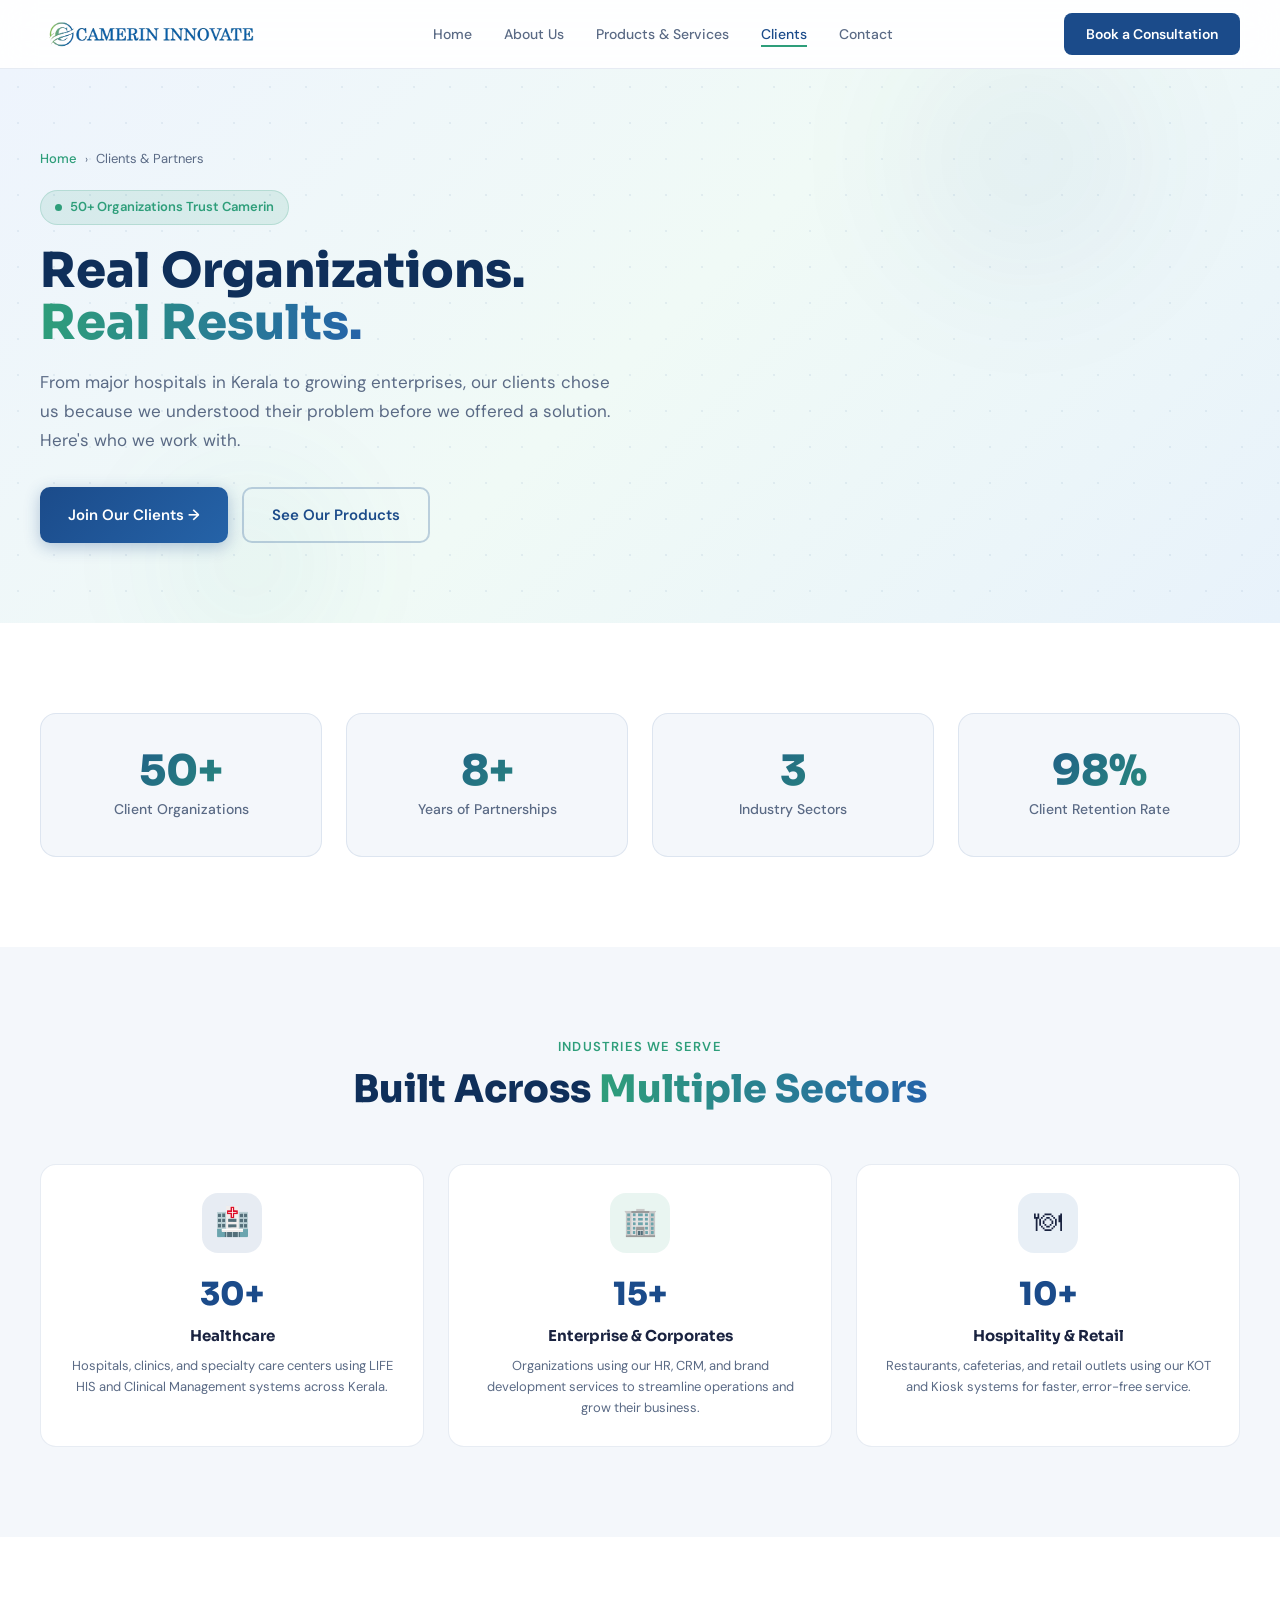
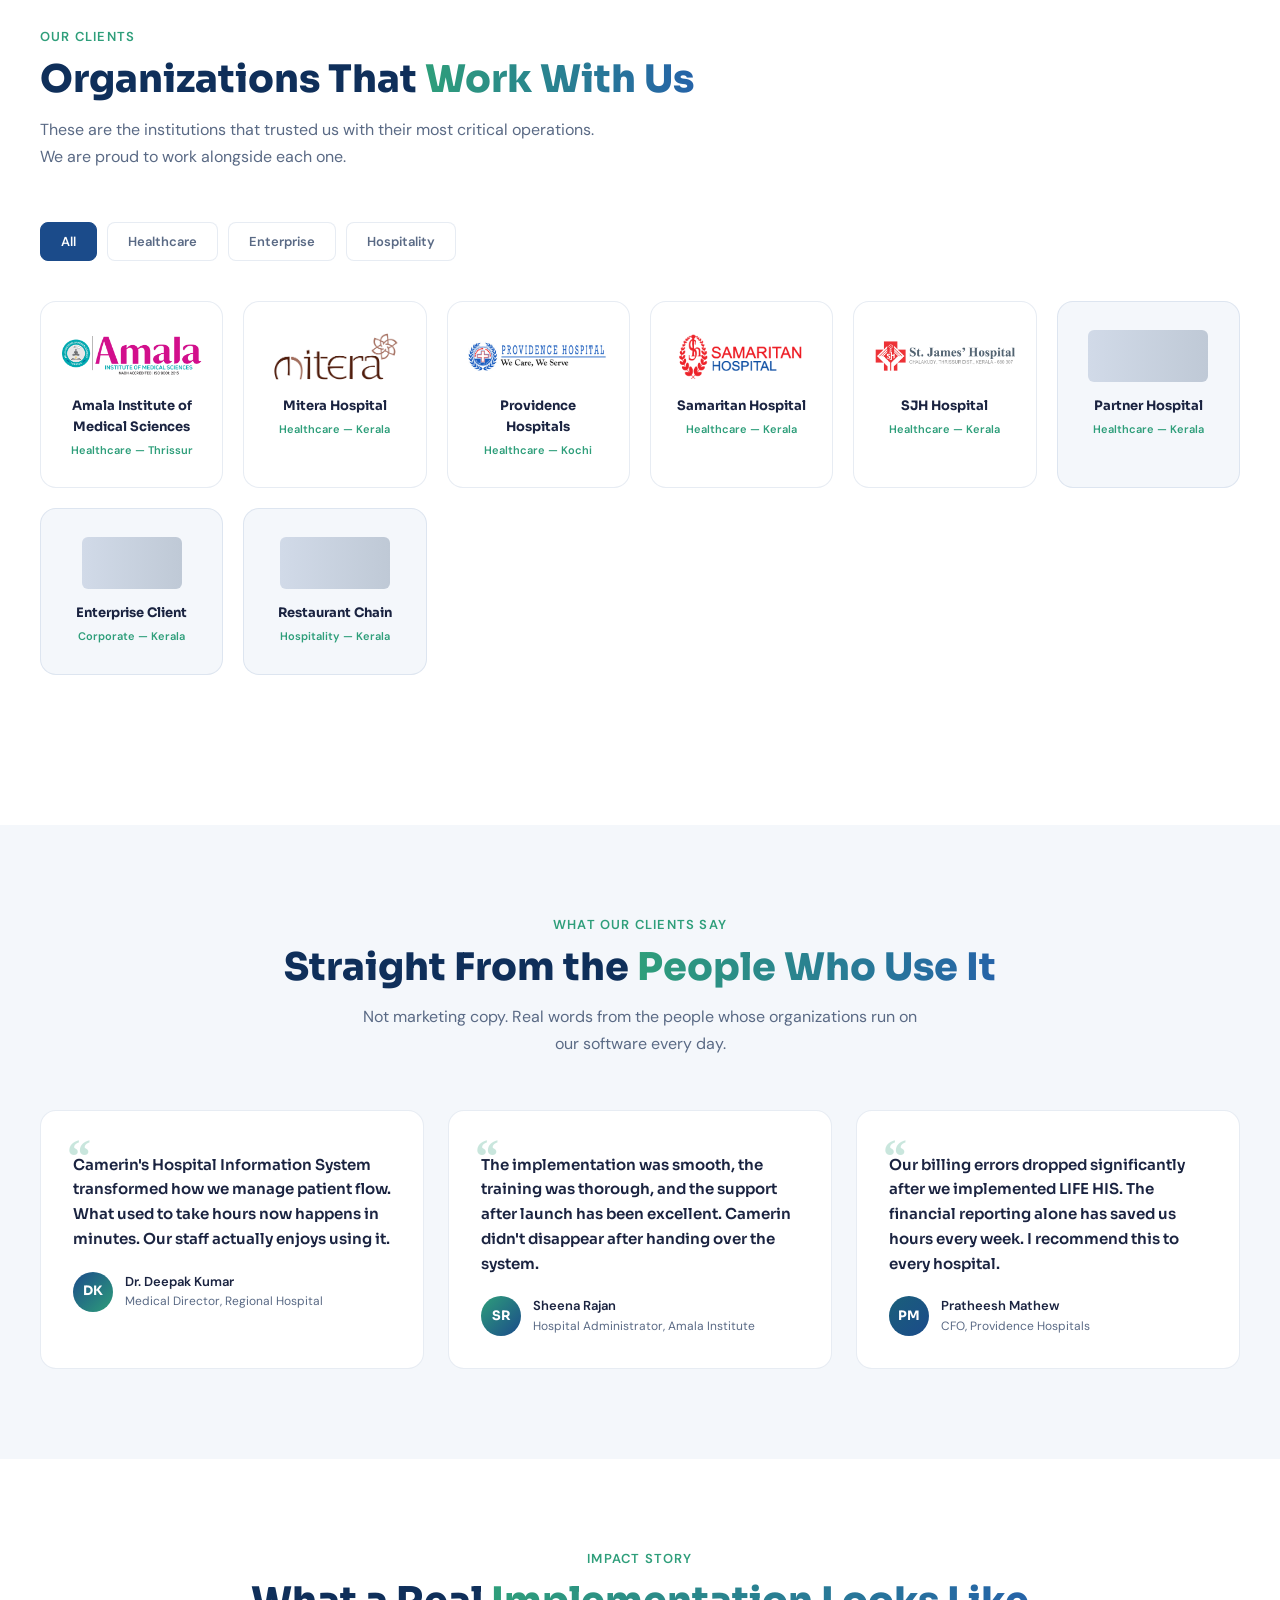
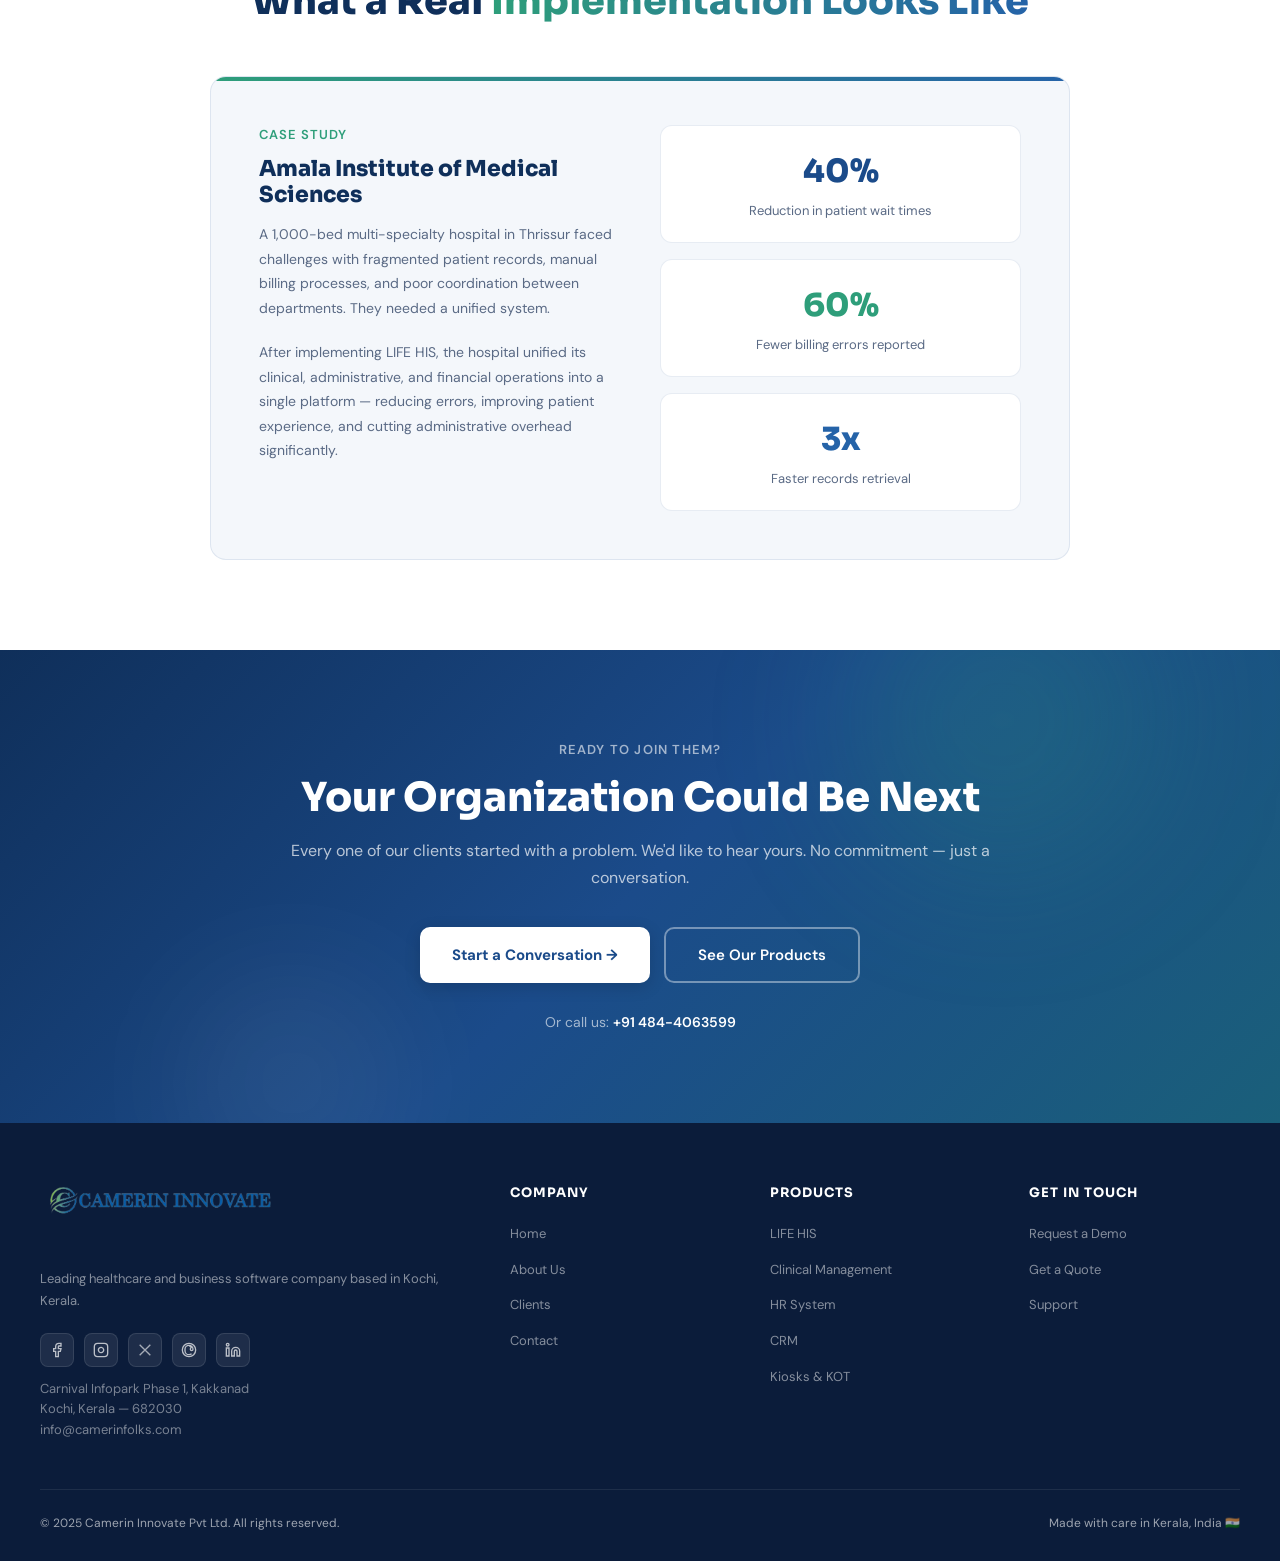
==== clients.html @ 3ab9e6d6 "Add files via upload" ====
<!DOCTYPE html>
<html lang="en">
<head>
<meta charset="UTF-8">
<meta name="viewport" content="width=device-width, initial-scale=1.0">
<meta name="description" content="Clients & Partners of Camerin Innovate — Hospitals, clinics and enterprises across Kerala that trust our software.">
<title>Clients &amp; Partners — Camerin Innovate</title>
<link rel="stylesheet" href="style.css">
<style>
  .clients-grid-full{display:grid;grid-template-columns:repeat(auto-fit,minmax(180px,1fr));gap:20px;margin-bottom:60px}
  .client-card{background:#fff;border-radius:var(--radius);padding:28px 20px;border:1px solid var(--border);text-align:center;transition:all 0.25s;position:relative;overflow:hidden}
  .client-card::before{content:'';position:absolute;top:0;left:0;right:0;height:3px;background:linear-gradient(90deg,var(--teal),var(--blue-mid));transform:scaleX(0);transform-origin:left;transition:transform 0.3s}
  .client-card:hover{box-shadow:var(--shadow-hover);transform:translateY(-4px)}
  .client-card:hover::before{transform:scaleX(1)}
  .client-card img{height:52px;width:auto;max-width:140px;object-fit:contain;margin:0 auto 14px;display:block}
  .client-name{font-family:'Sora',sans-serif;font-size:13px;font-weight:700;color:var(--text);margin-bottom:4px}
  .client-type{font-size:11px;color:var(--teal);font-weight:600}
  /* sector */
  .sector-tabs{display:flex;gap:10px;flex-wrap:wrap;margin-bottom:40px}
  .sector-tab{padding:10px 20px;border-radius:8px;border:1.5px solid var(--border);font-family:'DM Sans',sans-serif;font-size:13px;font-weight:600;color:var(--muted);background:#fff;cursor:pointer;transition:all 0.2s}
  .sector-tab:hover,.sector-tab.active{background:var(--blue);color:#fff;border-color:var(--blue)}
  /* testimonials */
  .testimonials-grid{display:grid;grid-template-columns:repeat(3,1fr);gap:24px}
  .testi-card{background:#fff;border-radius:var(--radius);padding:32px;border:1px solid var(--border);transition:all 0.25s;position:relative}
  .testi-card:hover{box-shadow:var(--shadow-hover);transform:translateY(-4px)}
  .testi-card-quote{font-family:'Sora',sans-serif;font-size:15px;font-weight:600;color:var(--text);line-height:1.65;margin-bottom:20px;position:relative;padding-top:10px}
  .testi-card-quote::before{content:'\201C';font-size:48px;color:var(--teal);opacity:0.25;position:absolute;top:-10px;left:-6px;font-family:Georgia,serif;line-height:1}
  .testi-card-author{display:flex;align-items:center;gap:12px}
  .tc-avatar{width:40px;height:40px;border-radius:50%;background:linear-gradient(135deg,var(--blue),var(--teal));display:flex;align-items:center;justify-content:center;color:#fff;font-family:'Sora',sans-serif;font-weight:700;font-size:13px;flex-shrink:0}
  .tc-name{font-weight:600;color:var(--text);font-size:13px}
  .tc-role{font-size:12px;color:var(--muted)}
  /* sectors breakdown */
  .sectors-grid{display:grid;grid-template-columns:repeat(3,1fr);gap:24px}
  .sector-card{background:#fff;border-radius:var(--radius);padding:28px;border:1px solid var(--border);transition:all 0.25s;text-align:center}
  .sector-card:hover{box-shadow:var(--shadow-hover);transform:translateY(-4px)}
  .sector-icon{width:60px;height:60px;border-radius:16px;display:flex;align-items:center;justify-content:center;margin:0 auto 16px;font-size:28px}
  .sector-num{font-family:'Sora',sans-serif;font-size:32px;font-weight:800;color:var(--blue);margin-bottom:4px}
  .sector-name{font-family:'Sora',sans-serif;font-size:15px;font-weight:700;color:var(--text);margin-bottom:8px}
  .sector-desc{font-size:13px;color:var(--muted);line-height:1.6}
  @media(max-width:900px){
    .testimonials-grid{grid-template-columns:1fr}
    .sectors-grid{grid-template-columns:1fr 1fr}
  }
  @media(max-width:600px){
    .sectors-grid{grid-template-columns:1fr}
    .clients-grid-full{grid-template-columns:repeat(2,1fr)}
  }
</style>
</head>
<body>

<!-- ══ NAV ══ -->
<nav>
  <div class="nav-inner">
    <div class="nav-logo"><a href="index.html"><img src="assets/camerin_logo.png" alt="Camerin Innovate"></a></div>
    <ul class="nav-links">
      <li><a href="index.html">Home</a></li>
      <li><a href="about.html">About Us</a></li>
      <li><a href="services.html">Products &amp; Services</a></li>
      <li><a href="clients.html" class="active">Clients</a></li>
      <li><a href="contact.html">Contact</a></li>
    </ul>
    <a href="contact.html" class="nav-cta">Book a Consultation</a>
    <button class="hamburger" id="hamburger" aria-label="Open menu" aria-expanded="false">
      <span></span><span></span><span></span>
    </button>
  </div>
</nav>
<div class="mobile-menu" id="mobile-menu">
  <ul>
    <li><a href="index.html">Home</a></li>
    <li><a href="about.html">About Us</a></li>
    <li><a href="services.html">Products &amp; Services</a></li>
    <li><a href="clients.html" class="active">Clients</a></li>
    <li><a href="contact.html">Contact</a></li>
  </ul>
  <a href="contact.html" class="mobile-cta">Book a Consultation →</a>
</div>

<!-- ══ PAGE HERO ══ -->
<section class="page-hero">
  <div class="grid-dots"></div>
  <div class="orb page-hero-orb1"></div>
  <div class="orb page-hero-orb2"></div>
  <div class="page-hero-inner">
    <div class="breadcrumb">
      <a href="index.html">Home</a>
      <span class="breadcrumb-sep">›</span>
      <span>Clients &amp; Partners</span>
    </div>
    <div class="page-hero-badge"><span></span>50+ Organizations Trust Camerin</div>
    <h1>Real Organizations.<br><em>Real Results.</em></h1>
    <p>From major hospitals in Kerala to growing enterprises, our clients chose us because we understood their problem before we offered a solution. Here's who we work with.</p>
    <div class="page-hero-actions">
      <a href="contact.html" class="btn-primary">Join Our Clients →</a>
      <a href="services.html" class="btn-secondary">See Our Products</a>
    </div>
  </div>
</section>

<!-- ══ STATS ══ -->
<section style="background:#fff">
  <div class="section-inner">
    <div class="stats-grid">
      <div class="stat-card"><div class="stat-num">50+</div><div class="stat-label">Client Organizations</div></div>
      <div class="stat-card"><div class="stat-num">8+</div><div class="stat-label">Years of Partnerships</div></div>
      <div class="stat-card"><div class="stat-num">3</div><div class="stat-label">Industry Sectors</div></div>
      <div class="stat-card"><div class="stat-num">98%</div><div class="stat-label">Client Retention Rate</div></div>
    </div>
  </div>
</section>

<!-- ══ SECTORS ══ -->
<section style="background:var(--light)">
  <div class="section-inner">
    <div class="section-header center">
      <span class="section-label">Industries We Serve</span>
      <h2 class="section-title">Built Across <span>Multiple Sectors</span></h2>
    </div>
    <div class="sectors-grid">
      <div class="sector-card">
        <div class="sector-icon" style="background:rgba(27,75,138,0.1)">🏥</div>
        <div class="sector-num">30+</div>
        <div class="sector-name">Healthcare</div>
        <div class="sector-desc">Hospitals, clinics, and specialty care centers using LIFE HIS and Clinical Management systems across Kerala.</div>
      </div>
      <div class="sector-card">
        <div class="sector-icon" style="background:rgba(46,158,122,0.1)">🏢</div>
        <div class="sector-num">15+</div>
        <div class="sector-name">Enterprise &amp; Corporates</div>
        <div class="sector-desc">Organizations using our HR, CRM, and brand development services to streamline operations and grow their business.</div>
      </div>
      <div class="sector-card">
        <div class="sector-icon" style="background:rgba(37,99,168,0.1)">🍽</div>
        <div class="sector-num">10+</div>
        <div class="sector-name">Hospitality &amp; Retail</div>
        <div class="sector-desc">Restaurants, cafeterias, and retail outlets using our KOT and Kiosk systems for faster, error-free service.</div>
      </div>
    </div>
  </div>
</section>

<!-- ══ CLIENT LOGOS ══ -->
<section style="background:#fff">
  <div class="section-inner">
    <div class="section-header">
      <span class="section-label">Our Clients</span>
      <h2 class="section-title">Organizations That <span>Work With Us</span></h2>
      <p class="section-sub">These are the institutions that trusted us with their most critical operations. We are proud to work alongside each one.</p>
    </div>
    <div class="sector-tabs">
      <button class="sector-tab active" data-filter="all">All</button>
      <button class="sector-tab" data-filter="healthcare">Healthcare</button>
      <button class="sector-tab" data-filter="enterprise">Enterprise</button>
      <button class="sector-tab" data-filter="hospitality">Hospitality</button>
    </div>
    <div class="clients-grid-full" id="clients-grid">
      <div class="client-card" data-category="healthcare">
        <img src="assets/amala-logo.webp" alt="Amala Institute of Medical Sciences">
        <div class="client-name">Amala Institute of Medical Sciences</div>
        <div class="client-type">Healthcare — Thrissur</div>
      </div>
      <div class="client-card" data-category="healthcare">
        <img src="assets/logo-mitera.webp" alt="Mitera Hospital">
        <div class="client-name">Mitera Hospital</div>
        <div class="client-type">Healthcare — Kerala</div>
      </div>
      <div class="client-card" data-category="healthcare">
        <img src="assets/providence hospitals logo.png" alt="Providence Hospitals">
        <div class="client-name">Providence Hospitals</div>
        <div class="client-type">Healthcare — Kochi</div>
      </div>
      <div class="client-card" data-category="healthcare">
        <img src="assets/samarithan.png" alt="Samaritan Hospital">
        <div class="client-name">Samaritan Hospital</div>
        <div class="client-type">Healthcare — Kerala</div>
      </div>
      <div class="client-card" data-category="healthcare">
        <img src="assets/sjh-logo-new.png" alt="SJH Hospital">
        <div class="client-name">SJH Hospital</div>
        <div class="client-type">Healthcare — Kerala</div>
      </div>
      <div class="client-card" data-category="healthcare" style="background:var(--light)">
        <div style="height:52px;width:120px;background:linear-gradient(90deg,#d1dae8,#bfc9d6);border-radius:6px;margin:0 auto 14px"></div>
        <div class="client-name">Partner Hospital</div>
        <div class="client-type">Healthcare — Kerala</div>
      </div>
      <div class="client-card" data-category="enterprise" style="background:var(--light)">
        <div style="height:52px;width:100px;background:linear-gradient(90deg,#d1dae8,#bfc9d6);border-radius:6px;margin:0 auto 14px"></div>
        <div class="client-name">Enterprise Client</div>
        <div class="client-type">Corporate — Kerala</div>
      </div>
      <div class="client-card" data-category="hospitality" style="background:var(--light)">
        <div style="height:52px;width:110px;background:linear-gradient(90deg,#d1dae8,#bfc9d6);border-radius:6px;margin:0 auto 14px"></div>
        <div class="client-name">Restaurant Chain</div>
        <div class="client-type">Hospitality — Kerala</div>
      </div>
    </div>
  </div>
</section>

<!-- ══ TESTIMONIALS ══ -->
<section style="background:var(--light)">
  <div class="section-inner">
    <div class="section-header center">
      <span class="section-label">What Our Clients Say</span>
      <h2 class="section-title">Straight From the <span>People Who Use It</span></h2>
      <p class="section-sub">Not marketing copy. Real words from the people whose organizations run on our software every day.</p>
    </div>
    <div class="testimonials-grid">
      <div class="testi-card">
        <p class="testi-card-quote">Camerin's Hospital Information System transformed how we manage patient flow. What used to take hours now happens in minutes. Our staff actually enjoys using it.</p>
        <div class="testi-card-author">
          <div class="tc-avatar">DK</div>
          <div>
            <div class="tc-name">Dr. Deepak Kumar</div>
            <div class="tc-role">Medical Director, Regional Hospital</div>
          </div>
        </div>
      </div>
      <div class="testi-card">
        <p class="testi-card-quote">The implementation was smooth, the training was thorough, and the support after launch has been excellent. Camerin didn't disappear after handing over the system.</p>
        <div class="testi-card-author">
          <div class="tc-avatar" style="background:linear-gradient(135deg,var(--teal),var(--blue))">SR</div>
          <div>
            <div class="tc-name">Sheena Rajan</div>
            <div class="tc-role">Hospital Administrator, Amala Institute</div>
          </div>
        </div>
      </div>
      <div class="testi-card">
        <p class="testi-card-quote">Our billing errors dropped significantly after we implemented LIFE HIS. The financial reporting alone has saved us hours every week. I recommend this to every hospital.</p>
        <div class="testi-card-author">
          <div class="tc-avatar" style="background:linear-gradient(135deg,#1a5f7a,var(--blue))">PM</div>
          <div>
            <div class="tc-name">Pratheesh Mathew</div>
            <div class="tc-role">CFO, Providence Hospitals</div>
          </div>
        </div>
      </div>
    </div>
  </div>
</section>

<!-- ══ CASE HIGHLIGHT ══ -->
<section style="background:#fff">
  <div class="section-inner">
    <div class="section-header center">
      <span class="section-label">Impact Story</span>
      <h2 class="section-title">What a Real <span>Implementation Looks Like</span></h2>
    </div>
    <div style="max-width:860px;margin:0 auto;background:var(--light);border-radius:var(--radius);border:1px solid var(--border);padding:48px;position:relative;overflow:hidden">
      <div style="position:absolute;top:0;left:0;right:0;height:4px;background:linear-gradient(90deg,var(--teal),var(--blue-mid))"></div>
      <div style="display:grid;grid-template-columns:1fr 1fr;gap:40px;align-items:start">
        <div>
          <div style="font-size:13px;font-weight:600;color:var(--teal);text-transform:uppercase;letter-spacing:1px;margin-bottom:10px">Case Study</div>
          <h3 style="font-family:'Sora',sans-serif;font-size:22px;font-weight:800;color:var(--blue-dark);margin-bottom:14px">Amala Institute of Medical Sciences</h3>
          <p style="font-size:14px;color:var(--muted);line-height:1.75;margin-bottom:20px">A 1,000-bed multi-specialty hospital in Thrissur faced challenges with fragmented patient records, manual billing processes, and poor coordination between departments. They needed a unified system.</p>
          <p style="font-size:14px;color:var(--muted);line-height:1.75">After implementing LIFE HIS, the hospital unified its clinical, administrative, and financial operations into a single platform — reducing errors, improving patient experience, and cutting administrative overhead significantly.</p>
        </div>
        <div style="display:flex;flex-direction:column;gap:16px">
          <div style="background:#fff;border-radius:12px;padding:20px;border:1px solid var(--border);text-align:center">
            <div style="font-family:'Sora',sans-serif;font-size:32px;font-weight:800;color:var(--blue)">40%</div>
            <div style="font-size:13px;color:var(--muted);margin-top:4px">Reduction in patient wait times</div>
          </div>
          <div style="background:#fff;border-radius:12px;padding:20px;border:1px solid var(--border);text-align:center">
            <div style="font-family:'Sora',sans-serif;font-size:32px;font-weight:800;color:var(--teal)">60%</div>
            <div style="font-size:13px;color:var(--muted);margin-top:4px">Fewer billing errors reported</div>
          </div>
          <div style="background:#fff;border-radius:12px;padding:20px;border:1px solid var(--border);text-align:center">
            <div style="font-family:'Sora',sans-serif;font-size:32px;font-weight:800;color:var(--blue-mid)">3x</div>
            <div style="font-size:13px;color:var(--muted);margin-top:4px">Faster records retrieval</div>
          </div>
        </div>
      </div>
    </div>
  </div>
</section>

<!-- ══ CTA ══ -->
<section class="cta-section">
  <div class="cta-orb cta-orb1"></div>
  <div class="cta-orb cta-orb2"></div>
  <div class="cta-inner">
    <span class="cta-label">Ready to join them?</span>
    <h2 class="cta-title">Your Organization Could Be Next</h2>
    <p class="cta-sub">Every one of our clients started with a problem. We'd like to hear yours. No commitment — just a conversation.</p>
    <div class="cta-actions">
      <a href="contact.html" class="btn-white">Start a Conversation →</a>
      <a href="services.html" class="btn-outline-white">See Our Products</a>
    </div>
    <div class="cta-contact">Or call us: <a href="tel:+914844063599">+91 484-4063599</a></div>
  </div>
</section>

<!-- ══ FOOTER ══ -->
<footer>
  <div class="footer-inner">
    <div class="footer-top">
      <div>
        <div class="footer-brand-logo"><img src="assets/camerin_logo.png" alt="Camerin Innovate"></div>
        <p class="footer-desc">Leading healthcare and business software company based in Kochi, Kerala.</p>
        <div class="footer-social">
          <a href="https://www.facebook.com/profile.php?id=61557112896019" target="_blank" rel="noopener" class="social-btn" aria-label="Facebook"><svg viewBox="0 0 24 24"><path d="M18 2h-3a5 5 0 00-5 5v3H7v4h3v8h4v-8h3l1-4h-4V7a1 1 0 011-1h3z"/></svg></a>
          <a href="https://www.instagram.com/camerin_innovate" target="_blank" rel="noopener" class="social-btn" aria-label="Instagram"><svg viewBox="0 0 24 24"><rect x="2" y="2" width="20" height="20" rx="5"/><path d="M16 11.37A4 4 0 1112.63 8 4 4 0 0116 11.37z"/><line x1="17.5" y1="6.5" x2="17.51" y2="6.5"/></svg></a>
          <a href="https://x.com/CamerinInnovate" target="_blank" rel="noopener" class="social-btn" aria-label="Twitter / X"><svg viewBox="0 0 24 24"><path d="M4 4l16 16M4 20L20 4" stroke="currentColor" stroke-width="2" fill="none"/></svg></a>
          <a href="https://www.threads.net/@camerin_innovate" target="_blank" rel="noopener" class="social-btn" aria-label="Threads"><svg viewBox="0 0 24 24" fill="none" stroke="currentColor" stroke-width="2"><path d="M12 2C6.48 2 2 6.48 2 12s4.48 10 10 10 10-4.48 10-10S17.52 2 12 2zm0 4c1.5 0 2.8.56 3.8 1.46C14.9 8.3 14 9.6 14 11c0 1.1.9 2 2 2s2-.9 2-2c0-3.31-2.69-6-6-6s-6 2.69-6 6v2c0 3.31 2.69 6 6 6 1.5 0 2.87-.55 3.9-1.46"/></svg></a>
          <a href="https://www.linkedin.com/in/camerin-innovate-pvt-ltd-2baa652b9" target="_blank" rel="noopener" class="social-btn" aria-label="LinkedIn"><svg viewBox="0 0 24 24"><path d="M16 8a6 6 0 016 6v7h-4v-7a2 2 0 00-2-2 2 2 0 00-2 2v7h-4v-7a6 6 0 016-6zM2 9h4v12H2z"/><circle cx="4" cy="4" r="2"/></svg></a>
        </div>
        <div class="footer-address">Carnival Infopark Phase 1, Kakkanad<br>Kochi, Kerala — 682030<br><a href="mailto:info@camerinfolks.com" id="footer-email" >info@camerinfolks.com</a></div>
      </div>
      <div>
        <div class="footer-heading">Company</div>
        <ul class="footer-links">
          <li><a href="index.html">Home</a></li>
          <li><a href="about.html">About Us</a></li>
          <li><a href="clients.html">Clients</a></li>
          <li><a href="contact.html">Contact</a></li>
        </ul>
      </div>
      <div>
        <div class="footer-heading">Products</div>
        <ul class="footer-links">
          <li><a href="services.html#his">LIFE HIS</a></li>
          <li><a href="services.html#cms">Clinical Management</a></li>
          <li><a href="services.html#hrm">HR System</a></li>
          <li><a href="services.html#crm">CRM</a></li>
          <li><a href="services.html#kiosk">Kiosks &amp; KOT</a></li>
        </ul>
      </div>
      <div>
        <div class="footer-heading">Get In Touch</div>
        <ul class="footer-links">
          <li><a href="contact.html">Request a Demo</a></li>
          <li><a href="contact.html">Get a Quote</a></li>
          <li><a href="contact.html">Support</a></li>
        </ul>
      </div>
    </div>
    <div class="footer-bottom">
      <span>© 2025 Camerin Innovate Pvt Ltd. All rights reserved.</span>
      <span>Made with care in Kerala, India 🇮🇳</span>
    </div>
  </div>
</footer>

<script>
  // ── HAMBURGER ──
  const hamburger = document.getElementById('hamburger');
  const mobileMenu = document.getElementById('mobile-menu');
  hamburger.addEventListener('click', () => {
    const isOpen = mobileMenu.classList.toggle('open');
    hamburger.classList.toggle('open', isOpen);
    hamburger.setAttribute('aria-expanded', isOpen);
  });
  mobileMenu.querySelectorAll('a').forEach(a => {
    a.addEventListener('click', () => {
      mobileMenu.classList.remove('open');
      hamburger.classList.remove('open');
      hamburger.setAttribute('aria-expanded', false);
    });
  });

  // ── CLIENT FILTER TABS ──
  const tabs = document.querySelectorAll('.sector-tab');
  const cards = document.querySelectorAll('#clients-grid .client-card');

  tabs.forEach(tab => {
    tab.addEventListener('click', () => {
      // Update active tab
      tabs.forEach(t => t.classList.remove('active'));
      tab.classList.add('active');

      const filter = tab.getAttribute('data-filter');

      cards.forEach(card => {
        if (filter === 'all' || card.getAttribute('data-category') === filter) {
          card.style.display = '';
          // Fade in
          card.style.opacity = '0';
          card.style.transform = 'translateY(8px)';
          requestAnimationFrame(() => {
            card.style.transition = 'opacity 0.25s, transform 0.25s';
            card.style.opacity = '1';
            card.style.transform = 'translateY(0)';
          });
        } else {
          card.style.display = 'none';
        }
      });
    });
  });
</script>

</body>
</html>
---- style.css ----
/* ═══════════════════════════════════════════════
   CAMERIN INNOVATE — GLOBAL STYLESHEET
   Design System: Clean Corporate Minimal
   Fonts: Sora (headings) + DM Sans (body)
═══════════════════════════════════════════════ */

@import url('https://fonts.googleapis.com/css2?family=Sora:wght@400;600;700;800&family=DM+Sans:wght@400;500;600&display=swap');

/* ── RESET & ROOT ──────────────────────────── */
*, *::before, *::after { margin: 0; padding: 0; box-sizing: border-box; }

:root {
  --blue:       #1B4B8A;
  --blue-dark:  #0f2f5a;
  --blue-mid:   #2563A8;
  --teal:       #2E9E7A;
  --teal-light: #3bbf96;
  --light:      #F4F7FB;
  --white:      #ffffff;
  --text:       #1a2340;
  --muted:      #5a6a85;
  --border:     rgba(27,75,138,0.10);
  --shadow:     0 4px 24px rgba(27,75,138,0.10);
  --shadow-hover: 0 8px 40px rgba(27,75,138,0.18);
  --radius:     16px;
  --radius-sm:  10px;
}

html { scroll-behavior: smooth; }
body { font-family: 'DM Sans', sans-serif; background: #F4F7FB; color: var(--text); overflow-x: hidden; line-height: 1.6; }
h1, h2, h3, h4, h5 { font-family: 'Sora', sans-serif; line-height: 1.2; }
img { max-width: 100%; display: block; }
a { color: inherit; text-decoration: none; }

/* ── NAVBAR ────────────────────────────────── */
nav {
  background: rgba(255,255,255,0.88);
  backdrop-filter: blur(16px);
  -webkit-backdrop-filter: blur(16px);
  position: sticky; top: 0; z-index: 200;
  border-bottom: 1px solid var(--border);
  padding: 0 40px;
}
.nav-inner {
  max-width: 1200px; margin: 0 auto;
  display: flex; align-items: center;
  justify-content: space-between; height: 68px;
}
.nav-logo img { height: 125px; width: auto; object-fit: contain; display: block; }

/* ── HAMBURGER MENU ────────────────────────── */
.hamburger {
  display: none;
  flex-direction: column;
  justify-content: center;
  align-items: center;
  gap: 5px;
  width: 40px; height: 40px;
  background: none; border: none; cursor: pointer;
  padding: 4px; border-radius: 8px;
  transition: background 0.2s;
}
.hamburger:hover { background: var(--light); }
.hamburger span {
  display: block; width: 22px; height: 2px;
  background: var(--blue); border-radius: 2px;
  transition: all 0.3s;
}
.hamburger.open span:nth-child(1) { transform: translateY(7px) rotate(45deg); }
.hamburger.open span:nth-child(2) { opacity: 0; transform: scaleX(0); }
.hamburger.open span:nth-child(3) { transform: translateY(-7px) rotate(-45deg); }

/* Mobile nav drawer */
.mobile-menu {
  display: none;
  position: fixed; top: 68px; left: 0; right: 0;
  background: rgba(255,255,255,0.98);
  backdrop-filter: blur(16px);
  -webkit-backdrop-filter: blur(16px);
  border-bottom: 1px solid var(--border);
  padding: 20px 24px 28px;
  z-index: 199;
  box-shadow: 0 8px 32px rgba(27,75,138,0.12);
}
.mobile-menu.open { display: block; }
.mobile-menu ul { list-style: none; display: flex; flex-direction: column; gap: 4px; margin-bottom: 20px; }
.mobile-menu ul a {
  display: block; padding: 12px 16px;
  font-size: 15px; font-weight: 500; color: var(--text);
  border-radius: 10px; transition: all 0.2s;
}
.mobile-menu ul a:hover, .mobile-menu ul a.active {
  background: var(--light); color: var(--blue);
}
.mobile-menu .mobile-cta {
  display: block; width: 100%; text-align: center;
  background: linear-gradient(135deg, var(--blue), var(--blue-mid));
  color: #fff; font-family: 'DM Sans', sans-serif;
  font-size: 15px; font-weight: 600;
  padding: 14px 22px; border-radius: 10px;
  box-shadow: 0 4px 16px rgba(27,75,138,0.3);
}
.nav-links { display: flex; gap: 32px; list-style: none; }
.nav-links a {
  font-size: 14px; font-weight: 500; color: var(--muted);
  transition: color 0.2s; position: relative; padding-bottom: 2px;
}
.nav-links a::after {
  content: ''; position: absolute; bottom: -2px; left: 0; right: 0;
  height: 2px; background: var(--teal); transform: scaleX(0);
  transform-origin: left; transition: transform 0.25s;
}
.nav-links a:hover, .nav-links a.active { color: var(--blue); }
.nav-links a:hover::after, .nav-links a.active::after { transform: scaleX(1); }
.nav-cta {
  background: var(--blue); color: #fff;
  font-family: 'DM Sans', sans-serif; font-size: 14px; font-weight: 600;
  padding: 10px 22px; border-radius: 8px; border: none; cursor: pointer;
  transition: background 0.2s, transform 0.15s;
}
.nav-cta:hover { background: var(--blue-dark); transform: translateY(-1px); }

/* ── BUTTONS ───────────────────────────────── */
.btn-primary {
  display: inline-flex; align-items: center; gap: 8px;
  background: linear-gradient(135deg, var(--blue), var(--blue-mid));
  color: #fff; font-family: 'DM Sans', sans-serif;
  font-size: 15px; font-weight: 600;
  padding: 14px 28px; border-radius: 10px; border: none;
  cursor: pointer; transition: all 0.2s;
  box-shadow: 0 4px 16px rgba(27,75,138,0.3);
  text-decoration: none;
}
.btn-primary:hover { transform: translateY(-2px); box-shadow: 0 8px 24px rgba(27,75,138,0.35); }
.btn-secondary {
  display: inline-flex; align-items: center; gap: 8px;
  background: transparent; color: var(--blue);
  font-family: 'DM Sans', sans-serif; font-size: 15px; font-weight: 600;
  padding: 14px 28px; border-radius: 10px;
  border: 2px solid rgba(27,75,138,0.25); cursor: pointer; transition: all 0.2s;
  text-decoration: none;
}
.btn-secondary:hover { background: rgba(27,75,138,0.06); border-color: var(--blue); }
.btn-white {
  display: inline-flex; align-items: center; gap: 8px;
  background: #fff; color: var(--blue);
  font-family: 'DM Sans', sans-serif; font-size: 15px; font-weight: 700;
  padding: 14px 32px; border-radius: 10px; border: none; cursor: pointer;
  transition: all 0.2s; box-shadow: 0 4px 16px rgba(0,0,0,0.15);
  text-decoration: none;
}
.btn-white:hover { transform: translateY(-2px); box-shadow: 0 8px 24px rgba(0,0,0,0.2); color: var(--blue); }
.btn-outline-white {
  display: inline-flex; align-items: center; gap: 8px;
  background: transparent; color: #fff;
  font-family: 'DM Sans', sans-serif; font-size: 15px; font-weight: 600;
  padding: 14px 32px; border-radius: 10px;
  border: 2px solid rgba(255,255,255,0.4); cursor: pointer; transition: all 0.2s;
  text-decoration: none;
}
.btn-outline-white:hover { background: rgba(255,255,255,0.1); }
.btn-teal {
  display: inline-flex; align-items: center; gap: 8px;
  background: linear-gradient(135deg, var(--teal), var(--teal-light));
  color: #fff; font-family: 'DM Sans', sans-serif;
  font-size: 15px; font-weight: 600;
  padding: 14px 28px; border-radius: 10px; border: none;
  cursor: pointer; transition: all 0.2s;
  box-shadow: 0 4px 16px rgba(46,158,122,0.3);
  text-decoration: none;
}
.btn-teal:hover { transform: translateY(-2px); box-shadow: 0 8px 24px rgba(46,158,122,0.4); }

/* ── SECTION BASE ──────────────────────────── */
section { padding: 90px 40px; }
.section-inner { max-width: 1200px; margin: 0 auto; }
.section-label {
  font-size: 13px; font-weight: 600; color: var(--teal);
  text-transform: uppercase; letter-spacing: 1.2px; margin-bottom: 10px;
  display: block;
}
.section-title {
  font-size: 38px; font-weight: 800; color: var(--blue-dark);
  line-height: 1.15; margin-bottom: 14px;
}
.section-title span {
  background: linear-gradient(90deg, var(--teal), var(--blue-mid));
  -webkit-background-clip: text; -webkit-text-fill-color: transparent; background-clip: text;
}
.section-sub { font-size: 16px; color: var(--muted); line-height: 1.7; max-width: 560px; }
.section-header { margin-bottom: 52px; }
.section-header.center { text-align: center; }
.section-header.center .section-sub { margin: 0 auto; }

/* ── ORB ANIMATIONS ────────────────────────── */
.orb {
  position: absolute; border-radius: 50%;
  filter: blur(60px); opacity: 0.35;
  animation: floatOrb linear infinite; pointer-events: none;
}
@keyframes floatOrb {
  0%   { transform: translateY(0) scale(1); }
  33%  { transform: translateY(-28px) scale(1.04); }
  66%  { transform: translateY(14px) scale(0.97); }
  100% { transform: translateY(0) scale(1); }
}
.grid-dots {
  position: absolute; inset: 0;
  background-image: radial-gradient(circle, rgba(27,75,138,0.07) 1px, transparent 1px);
  background-size: 36px 36px; pointer-events: none;
}
@keyframes pulse { 0%,100%{opacity:1;transform:scale(1)} 50%{opacity:0.5;transform:scale(1.4)} }
@keyframes float2 { 0%,100%{transform:translateY(0)} 50%{transform:translateY(-8px)} }

/* ── PAGE HERO (inner pages) ───────────────── */
.page-hero {
  position: relative; padding: 80px 40px;
  background: linear-gradient(135deg, #eef4fd 0%, #f0faf6 50%, #e8f2fb 100%);
  overflow: hidden;
}
.page-hero .grid-dots { position: absolute; inset: 0; }
.page-hero-orb1 {
  width: 380px; height: 380px;
  background: radial-gradient(circle, #1B4B8A33, transparent 70%);
  top: -100px; right: 5%; animation-duration: 20s;
}
.page-hero-orb2 {
  width: 240px; height: 240px;
  background: radial-gradient(circle, #2E9E7A44, transparent 70%);
  bottom: -60px; left: 10%; animation-duration: 26s; animation-delay: -8s;
}
.page-hero-inner {
  max-width: 1200px; margin: 0 auto;
  position: relative; z-index: 1;
}
.page-hero-badge {
  display: inline-flex; align-items: center; gap: 8px;
  background: rgba(46,158,122,0.12); color: var(--teal);
  font-size: 13px; font-weight: 600; padding: 6px 14px;
  border-radius: 20px; margin-bottom: 20px; border: 1px solid rgba(46,158,122,0.2);
}
.page-hero-badge span {
  width: 7px; height: 7px; border-radius: 50%;
  background: var(--teal); animation: pulse 2s infinite; display: inline-block;
}
.page-hero h1 {
  font-size: 48px; font-weight: 800; color: var(--blue-dark);
  line-height: 1.1; margin-bottom: 18px; max-width: 680px;
}
.page-hero h1 em {
  font-style: normal;
  background: linear-gradient(90deg, var(--teal), var(--blue-mid));
  -webkit-background-clip: text; -webkit-text-fill-color: transparent; background-clip: text;
}
.page-hero p { font-size: 17px; color: var(--muted); line-height: 1.7; max-width: 580px; }
.page-hero-actions { display: flex; gap: 14px; flex-wrap: wrap; margin-top: 32px; }

/* ── BREADCRUMB ────────────────────────────── */
.breadcrumb {
  display: flex; align-items: center; gap: 8px;
  font-size: 13px; color: var(--muted); margin-bottom: 20px;
}
.breadcrumb a { color: var(--teal); font-weight: 500; }
.breadcrumb a:hover { text-decoration: underline; }
.breadcrumb-sep { color: var(--muted); font-size: 11px; }

/* ── CARDS ─────────────────────────────────── */
.card {
  background: #fff; border-radius: var(--radius);
  border: 1px solid var(--border);
  box-shadow: var(--shadow); transition: all 0.25s;
}
.card:hover { box-shadow: var(--shadow-hover); transform: translateY(-4px); }
.card-light {
  background: var(--light); border-radius: var(--radius);
  border: 1px solid var(--border); transition: all 0.25s;
}
.card-light:hover { background: #fff; box-shadow: var(--shadow-hover); transform: translateY(-4px); }

/* ── ICON BOX ──────────────────────────────── */
.icon-box {
  width: 52px; height: 52px; border-radius: 14px;
  display: flex; align-items: center; justify-content: center;
}
.icon-box svg { width: 26px; height: 26px; stroke-width: 1.8; fill: none; }
.icon-blue { background: rgba(27,75,138,0.10); }
.icon-blue svg { stroke: var(--blue); }
.icon-teal { background: rgba(46,158,122,0.10); }
.icon-teal svg { stroke: var(--teal); }
.icon-box-lg {
  width: 64px; height: 64px; border-radius: 16px;
  background: linear-gradient(135deg, var(--blue), var(--teal));
  display: flex; align-items: center; justify-content: center;
}
.icon-box-lg svg { width: 30px; height: 30px; stroke: #fff; fill: none; stroke-width: 1.8; }

/* ── TAG / BADGE ───────────────────────────── */
.tag {
  display: inline-block; font-size: 11px; font-weight: 600;
  color: var(--teal); background: rgba(46,158,122,0.10);
  padding: 4px 10px; border-radius: 20px;
}
.tag-blue {
  display: inline-block; font-size: 11px; font-weight: 600;
  color: var(--blue); background: rgba(27,75,138,0.10);
  padding: 4px 10px; border-radius: 20px;
}

/* ── CTA SECTION ───────────────────────────── */
.cta-section {
  background: linear-gradient(135deg, var(--blue-dark) 0%, var(--blue) 50%, #1a5f7a 100%);
  padding: 90px 40px; position: relative; overflow: hidden;
}
.cta-orb { position: absolute; border-radius: 50%; filter: blur(70px); pointer-events: none; }
.cta-orb1 { width: 300px; height: 300px; background: rgba(46,158,122,0.2); top: -80px; right: 10%; }
.cta-orb2 { width: 200px; height: 200px; background: rgba(255,255,255,0.08); bottom: -60px; left: 15%; }
.cta-inner { max-width: 700px; margin: 0 auto; text-align: center; position: relative; }
.cta-label {
  font-size: 13px; font-weight: 600; color: rgba(255,255,255,0.6);
  text-transform: uppercase; letter-spacing: 1.2px; margin-bottom: 14px; display: block;
}
.cta-title {
  font-family: 'Sora', sans-serif; font-size: 40px; font-weight: 800;
  color: #fff; line-height: 1.15; margin-bottom: 16px;
}
.cta-sub { font-size: 16px; color: rgba(255,255,255,0.7); line-height: 1.7; margin-bottom: 36px; }
.cta-actions { display: flex; gap: 14px; justify-content: center; flex-wrap: wrap; }
.cta-contact { margin-top: 28px; font-size: 14px; color: rgba(255,255,255,0.6); }
.cta-contact a { color: #fff; font-weight: 600; }

/* ── FOOTER ────────────────────────────────── */
footer { background: #0b1c3a; padding: 60px 40px 28px; color: rgba(255,255,255,0.6); }
.footer-inner { max-width: 1200px; margin: 0 auto; }
.footer-top { display: grid; grid-template-columns: 2fr 1fr 1fr 1fr; gap: 48px; margin-bottom: 48px; }
.footer-brand-logo img { height: 135px; width: auto; object-fit: contain; margin-top: -50px }
.footer-brand-name { font-family: 'Sora', sans-serif; font-size: 18px; font-weight: 700; color: #fff; margin-bottom: 10px; }
.footer-brand-name span { color: var(--teal); }
.footer-desc { font-size: 13px; line-height: 1.7; margin-bottom: 20px; color: rgba(255,255,255,0.5); }
.footer-social { display: flex; gap: 10px; }
.social-btn {
  width: 34px; height: 34px; border-radius: 8px;
  background: rgba(255,255,255,0.08); display: flex; align-items: center;
  justify-content: center; cursor: pointer; transition: background 0.2s;
  border: 1px solid rgba(255,255,255,0.1);
}
.social-btn:hover { background: rgba(46,158,122,0.3); }
.social-btn svg { width: 16px; height: 16px; stroke: rgba(255,255,255,0.7); fill: none; stroke-width: 2; }
.footer-heading {
  font-family: 'Sora', sans-serif; font-size: 13px; font-weight: 700;
  color: #fff; text-transform: uppercase; letter-spacing: 1px; margin-bottom: 16px;
}
.footer-links { list-style: none; display: flex; flex-direction: column; gap: 10px; }
.footer-links a { font-size: 13px; color: rgba(255,255,255,0.5); transition: color 0.2s; }
.footer-links a:hover { color: var(--teal); }
.footer-address { font-size: 13px; color: rgba(255,255,255,0.45); line-height: 1.6; margin-top: 12px; }
.footer-bottom {
  border-top: 1px solid rgba(255,255,255,0.08); padding-top: 24px;
  display: flex; justify-content: space-between; align-items: center; font-size: 12px;
  flex-wrap: wrap; gap: 10px;
}

/* ── DIVIDER ───────────────────────────────── */
.divider { height: 1px; background: var(--border); margin: 0; }

/* ── STAT CARDS ────────────────────────────── */
.stats-grid { display: grid; grid-template-columns: repeat(4,1fr); gap: 24px; }
.stat-card {
  text-align: center; background: var(--light);
  border-radius: var(--radius); padding: 36px 20px;
  border: 1px solid var(--border); transition: all 0.25s;
}
.stat-card:hover { box-shadow: var(--shadow-hover); transform: translateY(-4px); background: #fff; }
.stat-num {
  font-family: 'Sora', sans-serif; font-size: 42px; font-weight: 800;
  line-height: 1; margin-bottom: 6px;
  background: linear-gradient(135deg, var(--blue), var(--teal));
  -webkit-background-clip: text; -webkit-text-fill-color: transparent; background-clip: text;
}
.stat-label { font-size: 14px; color: var(--muted); font-weight: 500; }

/* ── FORM ELEMENTS ─────────────────────────── */
.form-group { margin-bottom: 20px; }
.form-label { display: block; font-size: 13px; font-weight: 600; color: var(--text); margin-bottom: 6px; }
.form-input, .form-select, .form-textarea {
  width: 100%; padding: 12px 16px;
  font-family: 'DM Sans', sans-serif; font-size: 14px; color: var(--text);
  background: #fff; border: 1.5px solid var(--border); border-radius: var(--radius-sm);
  outline: none; transition: border-color 0.2s, box-shadow 0.2s;
}
.form-input:focus, .form-select:focus, .form-textarea:focus {
  border-color: var(--blue); box-shadow: 0 0 0 3px rgba(27,75,138,0.10);
}
.form-textarea { resize: vertical; min-height: 120px; }
.form-select { appearance: none; background-image: url("data:image/svg+xml,%3Csvg xmlns='http://www.w3.org/2000/svg' width='12' height='12' viewBox='0 0 24 24' fill='none' stroke='%235a6a85' stroke-width='2'%3E%3Cpolyline points='6 9 12 15 18 9'/%3E%3C/svg%3E"); background-repeat: no-repeat; background-position: right 14px center; padding-right: 36px; }

/* ── RESPONSIVE ────────────────────────────── */
@media (max-width: 1024px) {
  .stats-grid { grid-template-columns: repeat(2,1fr); }
  .footer-top { grid-template-columns: 1fr 1fr; gap: 32px; }
}
@media (max-width: 768px) {
  /* Prevent any horizontal overflow */
  html, body { overflow-x: hidden; max-width: 100vw; }
  *, *::before, *::after { max-width: 100%; }

  nav { padding: 0 16px; }
  .nav-inner { height: 60px; }
  .nav-links { display: none; }
  .nav-cta { display: none; }
  .hamburger { display: flex; }

  section { padding: 56px 16px; }
  .page-hero { padding: 52px 16px; }
  .page-hero h1 { font-size: 30px; }
  .section-title { font-size: 26px; }
  .cta-title { font-size: 26px; }
  .cta-section { padding: 64px 16px; }

  /* Fix stats grid on small mobile */
  .stats-grid { grid-template-columns: repeat(2,1fr); gap: 12px; }
  .stat-num { font-size: 32px; }

  /* Fix clients grid overflow */
  .clients-grid { grid-template-columns: repeat(3,1fr) !important; gap: 10px; }
  .client-logo img { height: 30px; max-width: 90px; }

  /* Footer */
  .footer-top { grid-template-columns: 1fr; gap: 28px; }
  .footer-bottom { flex-direction: column; text-align: center; }
  #footer-email {
    text-decoration: underline;
  }

  /* Hover color for footer email link */
  #footer-email:hover {
    color: var(--teal-light);
  }

  /* Fix CTA button stack */
  .cta-actions { flex-direction: column; align-items: center; }
  .btn-white, .btn-outline-white { width: 100%; max-width: 320px; justify-content: center; }

  /* Fix hero actions */
  .page-hero-actions { flex-direction: column; }
  .page-hero-actions .btn-primary,
  .page-hero-actions .btn-secondary { width: 100%; max-width: 320px; justify-content: center; }

  /* Prevent grid blowout */
  .section-inner { width: 100%; overflow-x: hidden; }
}
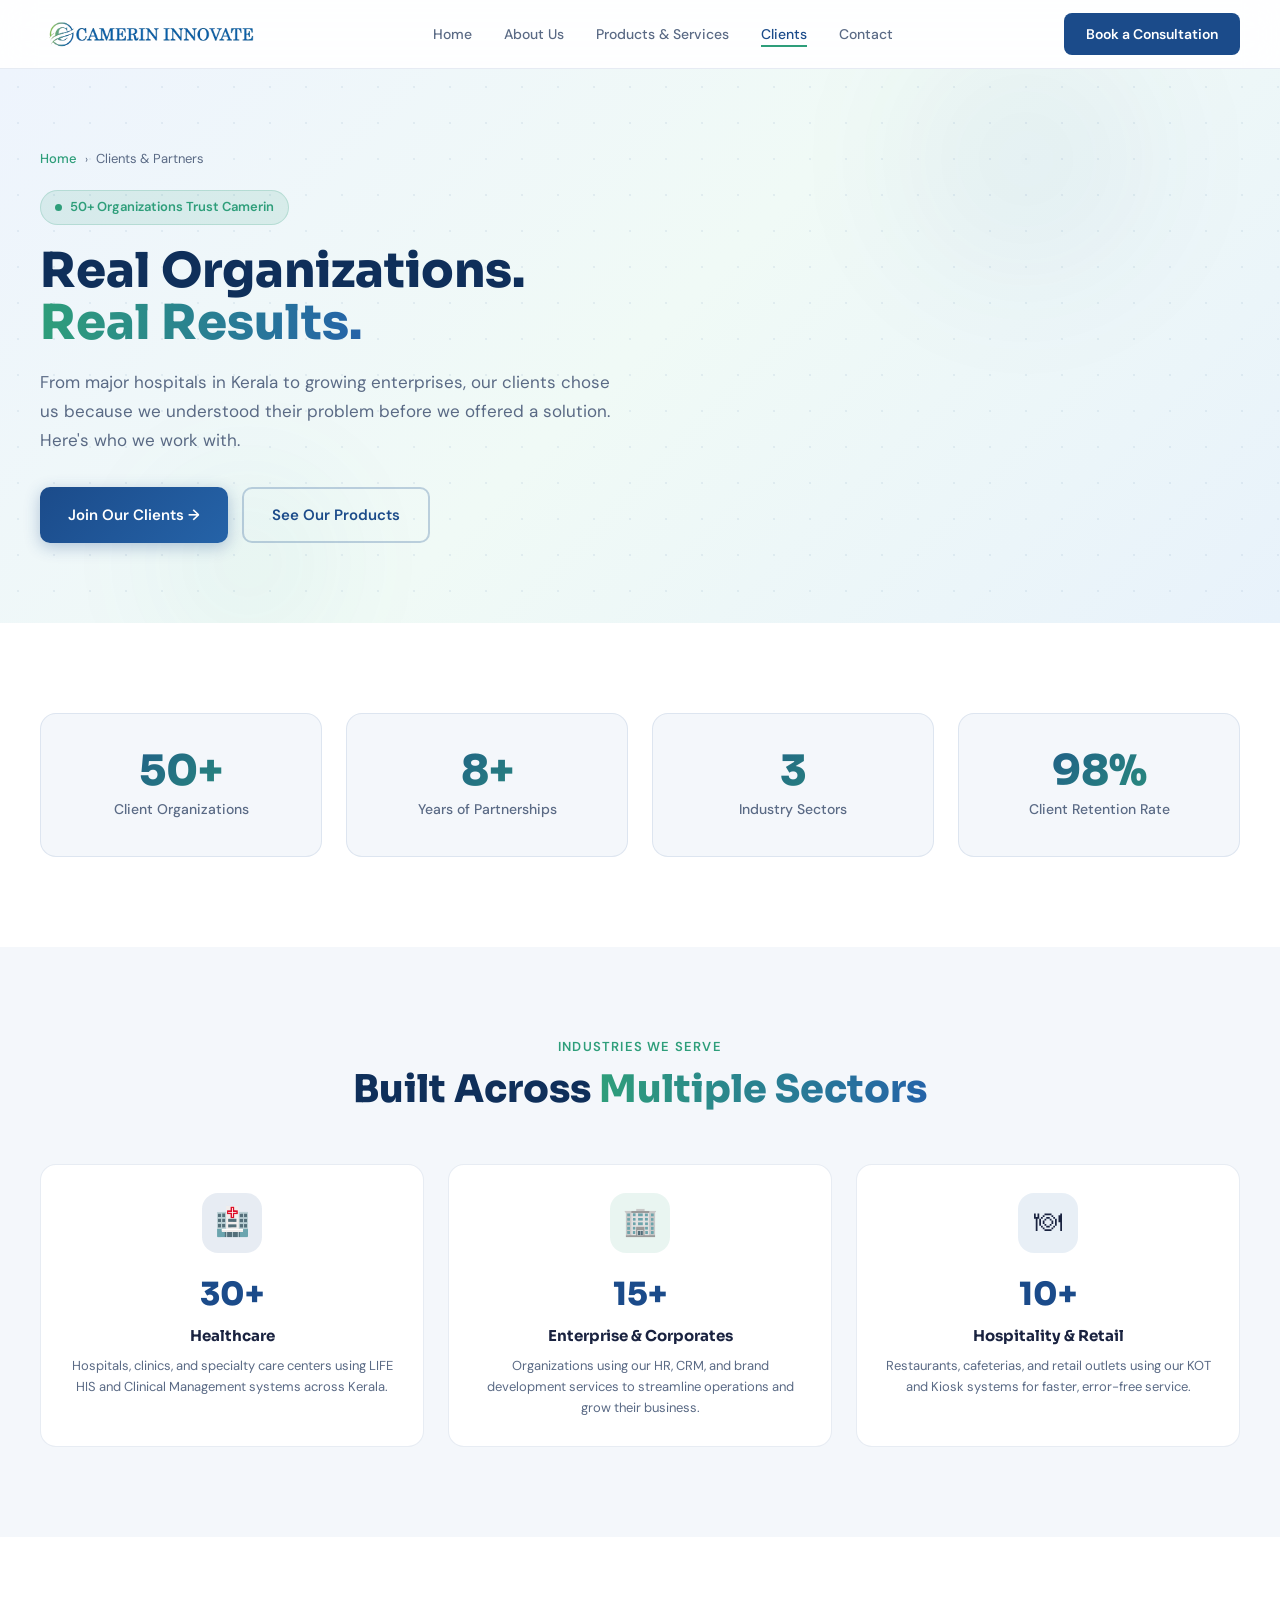
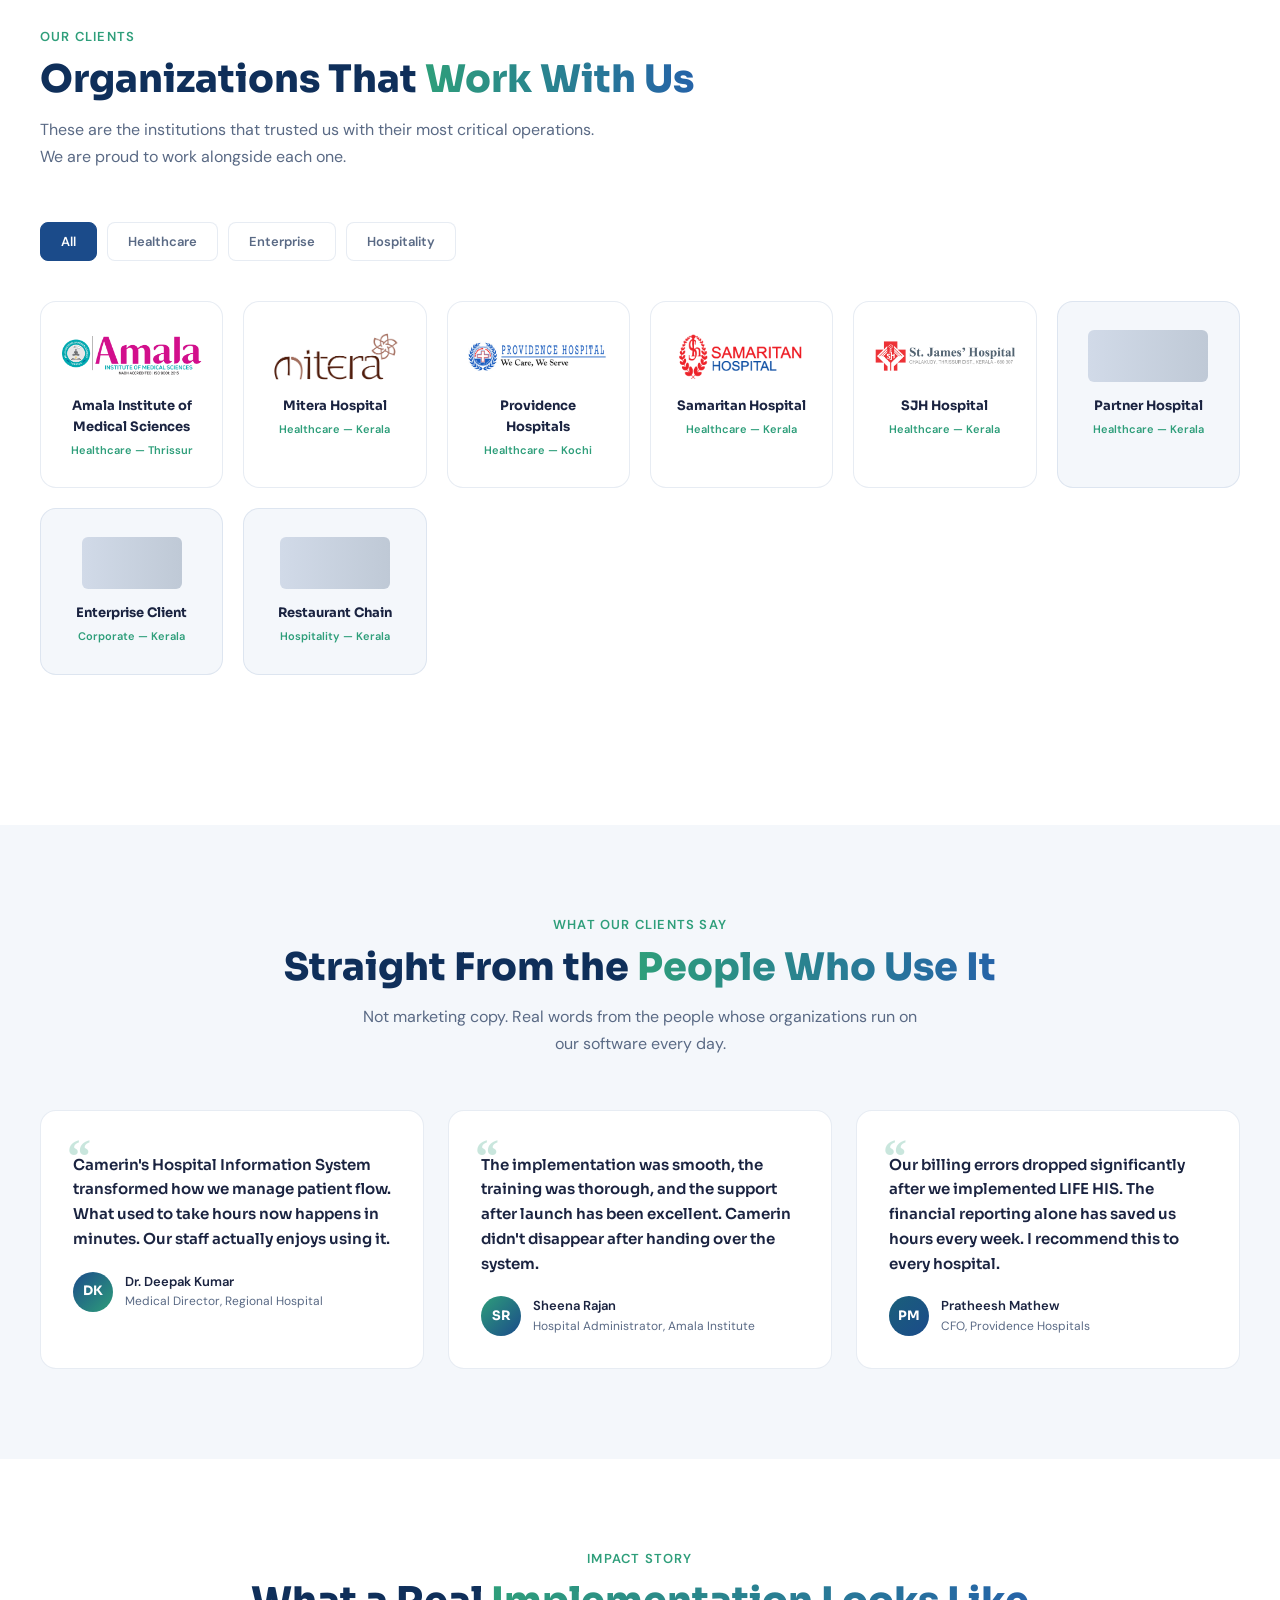
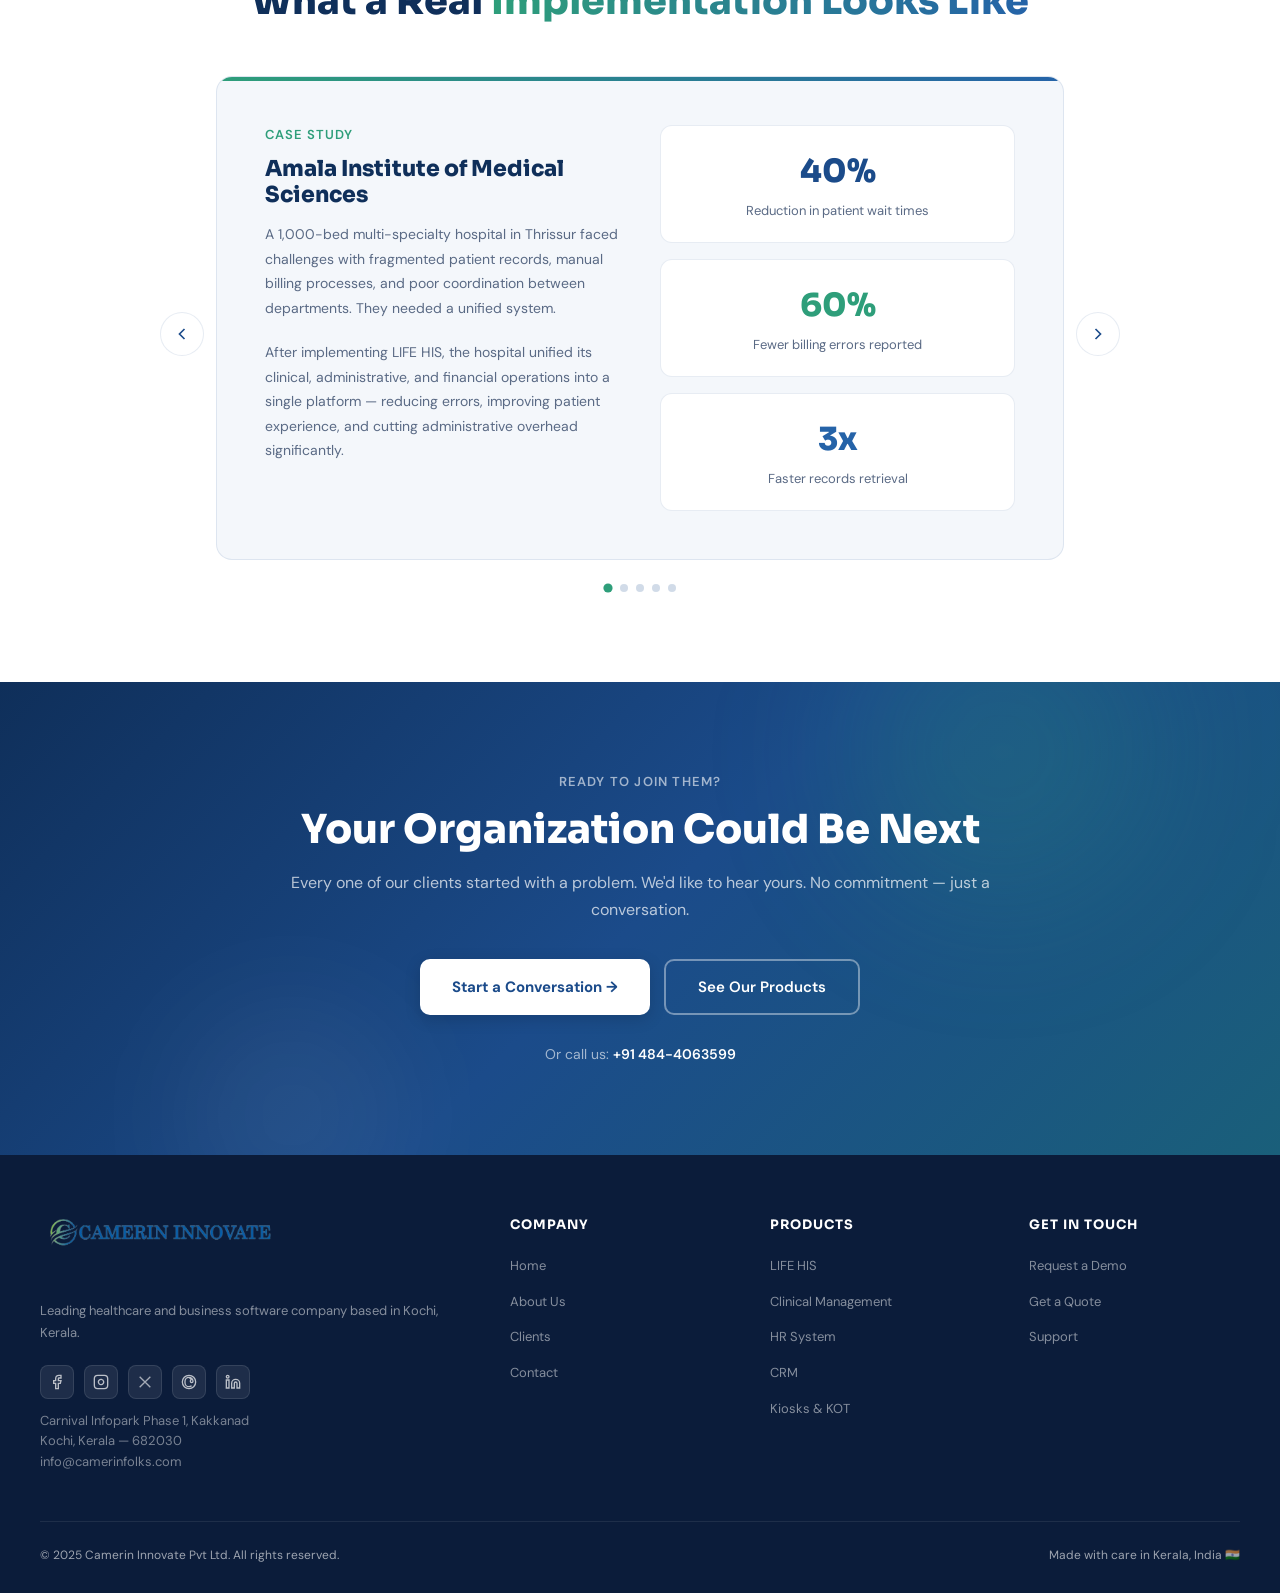
==== commit 86e8659a: "Add files via upload" ====
--- a/clients.html
+++ b/clients.html
@@ -45,6 +45,40 @@
     .sectors-grid{grid-template-columns:1fr}
     .clients-grid-full{grid-template-columns:repeat(2,1fr)}
   }
+  /* case study carousel */
+  .case-carousel-wrap{max-width:960px;margin:0 auto}
+  .case-carousel{display:flex;align-items:center;gap:12px}
+  .case-carousel-col{flex:1;min-width:0}
+  .case-card{background:var(--light);border-radius:var(--radius);border:1px solid var(--border);padding:48px;position:relative;overflow:hidden}
+  .case-card-bar{position:absolute;top:0;left:0;right:0;height:4px;background:linear-gradient(90deg,var(--teal),var(--blue-mid))}
+  .case-slide-grid{display:grid;grid-template-columns:1fr 1fr;gap:40px;align-items:start}
+  .case-label{font-size:13px;font-weight:600;color:var(--teal);text-transform:uppercase;letter-spacing:1px;margin-bottom:10px}
+  .case-title{font-family:'Sora',sans-serif;font-size:22px;font-weight:800;color:var(--blue-dark);margin-bottom:14px}
+  .case-text{font-size:14px;color:var(--muted);line-height:1.75;margin-bottom:20px}
+  .case-text:last-child{margin-bottom:0}
+  .case-stats{display:flex;flex-direction:column;gap:16px}
+  .case-stat{background:#fff;border-radius:12px;padding:20px;border:1px solid var(--border);text-align:center}
+  .case-stat-num{font-family:'Sora',sans-serif;font-size:32px;font-weight:800;margin-bottom:4px}
+  .case-stat-num--blue{color:var(--blue)}
+  .case-stat-num--teal{color:var(--teal)}
+  .case-stat-num--mid{color:var(--blue-mid)}
+  .case-stat-label{font-size:13px;color:var(--muted);margin-top:4px}
+  .carousel-viewport{overflow:hidden}
+  .carousel-track{display:flex;transition:transform 0.45s ease}
+  .carousel-slide{flex:0 0 100%;min-width:0}
+  .carousel-btn{flex-shrink:0;width:44px;height:44px;border-radius:50%;border:1.5px solid var(--border);background:#fff;color:var(--blue);cursor:pointer;display:flex;align-items:center;justify-content:center;transition:all 0.2s}
+  .carousel-btn:hover{border-color:var(--teal);color:var(--teal);box-shadow:var(--shadow)}
+  .carousel-btn svg{width:20px;height:20px;stroke:currentColor;fill:none;stroke-width:2}
+  .carousel-dots{display:flex;justify-content:center;gap:8px;margin-top:24px}
+  .carousel-dot{width:8px;height:8px;border-radius:50%;border:none;background:rgba(27,75,138,0.2);cursor:pointer;padding:0;transition:background 0.2s,transform 0.2s}
+  .carousel-dot.active{background:var(--teal);transform:scale(1.15)}
+  @media(max-width:768px){
+    .case-slide-grid{grid-template-columns:1fr}
+    .case-card{padding:28px 24px}
+    .case-carousel{gap:4px}
+    .carousel-btn{width:36px;height:36px}
+    .carousel-btn svg{width:16px;height:16px}
+  }
 </style>
 </head>
 <body>
@@ -249,29 +283,117 @@
       <span class="section-label">Impact Story</span>
       <h2 class="section-title">What a Real <span>Implementation Looks Like</span></h2>
     </div>
-    <div style="max-width:860px;margin:0 auto;background:var(--light);border-radius:var(--radius);border:1px solid var(--border);padding:48px;position:relative;overflow:hidden">
-      <div style="position:absolute;top:0;left:0;right:0;height:4px;background:linear-gradient(90deg,var(--teal),var(--blue-mid))"></div>
-      <div style="display:grid;grid-template-columns:1fr 1fr;gap:40px;align-items:start">
-        <div>
-          <div style="font-size:13px;font-weight:600;color:var(--teal);text-transform:uppercase;letter-spacing:1px;margin-bottom:10px">Case Study</div>
-          <h3 style="font-family:'Sora',sans-serif;font-size:22px;font-weight:800;color:var(--blue-dark);margin-bottom:14px">Amala Institute of Medical Sciences</h3>
-          <p style="font-size:14px;color:var(--muted);line-height:1.75;margin-bottom:20px">A 1,000-bed multi-specialty hospital in Thrissur faced challenges with fragmented patient records, manual billing processes, and poor coordination between departments. They needed a unified system.</p>
-          <p style="font-size:14px;color:var(--muted);line-height:1.75">After implementing LIFE HIS, the hospital unified its clinical, administrative, and financial operations into a single platform — reducing errors, improving patient experience, and cutting administrative overhead significantly.</p>
-        </div>
-        <div style="display:flex;flex-direction:column;gap:16px">
-          <div style="background:#fff;border-radius:12px;padding:20px;border:1px solid var(--border);text-align:center">
-            <div style="font-family:'Sora',sans-serif;font-size:32px;font-weight:800;color:var(--blue)">40%</div>
-            <div style="font-size:13px;color:var(--muted);margin-top:4px">Reduction in patient wait times</div>
+    <div class="case-carousel-wrap">
+      <div class="case-carousel" data-autoplay="7000">
+        <button type="button" class="carousel-btn carousel-prev" aria-label="Previous case study">
+          <svg viewBox="0 0 24 24"><polyline points="15 18 9 12 15 6"/></svg>
+        </button>
+        <div class="case-carousel-col">
+          <div class="carousel-viewport" aria-live="polite">
+            <div class="carousel-track">
+              <div class="carousel-slide">
+                <div class="case-card">
+                  <div class="case-card-bar"></div>
+                  <div class="case-slide-grid">
+                    <div>
+                      <div class="case-label">Case Study</div>
+                      <h3 class="case-title">Amala Institute of Medical Sciences</h3>
+                      <p class="case-text">A 1,000-bed multi-specialty hospital in Thrissur faced challenges with fragmented patient records, manual billing processes, and poor coordination between departments. They needed a unified system.</p>
+                      <p class="case-text">After implementing LIFE HIS, the hospital unified its clinical, administrative, and financial operations into a single platform — reducing errors, improving patient experience, and cutting administrative overhead significantly.</p>
+                    </div>
+                    <div class="case-stats">
+                      <div class="case-stat"><div class="case-stat-num case-stat-num--blue">40%</div><div class="case-stat-label">Reduction in patient wait times</div></div>
+                      <div class="case-stat"><div class="case-stat-num case-stat-num--teal">60%</div><div class="case-stat-label">Fewer billing errors reported</div></div>
+                      <div class="case-stat"><div class="case-stat-num case-stat-num--mid">3x</div><div class="case-stat-label">Faster records retrieval</div></div>
+                    </div>
+                  </div>
+                </div>
+              </div>
+              <div class="carousel-slide" aria-hidden="true">
+                <div class="case-card">
+                  <div class="case-card-bar"></div>
+                  <div class="case-slide-grid">
+                    <div>
+                      <div class="case-label">Case Study</div>
+                      <h3 class="case-title">Mitera Hospital</h3>
+                      <p class="case-text">Mitera Hospital needed to modernize outpatient workflows and give clinical teams real-time access to patient history across departments — without disrupting day-to-day care.</p>
+                      <p class="case-text">With LIFE HIS and Clinical Management modules, Mitera connected registration, nursing, and physician workflows on one platform — improving handoffs, reducing duplicate data entry, and giving leadership clearer operational visibility.</p>
+                    </div>
+                    <div class="case-stats">
+                      <div class="case-stat"><div class="case-stat-num case-stat-num--blue">35%</div><div class="case-stat-label">Faster outpatient registration</div></div>
+                      <div class="case-stat"><div class="case-stat-num case-stat-num--teal">50%</div><div class="case-stat-label">Less duplicate documentation</div></div>
+                      <div class="case-stat"><div class="case-stat-num case-stat-num--mid">2x</div><div class="case-stat-label">Quicker cross-department updates</div></div>
+                    </div>
+                  </div>
+                </div>
+              </div>
+              <div class="carousel-slide" aria-hidden="true">
+                <div class="case-card">
+                  <div class="case-card-bar"></div>
+                  <div class="case-slide-grid">
+                    <div>
+                      <div class="case-label">Case Study</div>
+                      <h3 class="case-title">Providence Hospitals</h3>
+                      <p class="case-text">Providence Hospitals struggled with billing discrepancies, delayed financial reporting, and reconciling charges across multiple service lines — creating stress for finance teams and leadership.</p>
+                      <p class="case-text">LIFE HIS brought billing, collections, and reporting into one integrated system. Finance teams now close cycles faster with fewer manual adjustments, and leadership has dependable dashboards for decision-making.</p>
+                    </div>
+                    <div class="case-stats">
+                      <div class="case-stat"><div class="case-stat-num case-stat-num--teal">60%</div><div class="case-stat-label">Fewer billing errors reported</div></div>
+                      <div class="case-stat"><div class="case-stat-num case-stat-num--blue">45%</div><div class="case-stat-label">Faster monthly financial close</div></div>
+                      <div class="case-stat"><div class="case-stat-num case-stat-num--mid">4h</div><div class="case-stat-label">Saved per week on reporting</div></div>
+                    </div>
+                  </div>
+                </div>
+              </div>
+              <div class="carousel-slide" aria-hidden="true">
+                <div class="case-card">
+                  <div class="case-card-bar"></div>
+                  <div class="case-slide-grid">
+                    <div>
+                      <div class="case-label">Case Study</div>
+                      <h3 class="case-title">Samaritan Hospital</h3>
+                      <p class="case-text">Samaritan Hospital relied on paper-heavy processes for admissions and discharge planning, which slowed bed turnover and made it harder for teams to coordinate patient movement.</p>
+                      <p class="case-text">Camerin deployed LIFE HIS with streamlined admission and bed-management workflows. Staff now track patient status digitally from arrival to discharge — improving bed availability and communication across wards.</p>
+                    </div>
+                    <div class="case-stats">
+                      <div class="case-stat"><div class="case-stat-num case-stat-num--blue">30%</div><div class="case-stat-label">Faster admission processing</div></div>
+                      <div class="case-stat"><div class="case-stat-num case-stat-num--teal">25%</div><div class="case-stat-label">Improved bed turnover rate</div></div>
+                      <div class="case-stat"><div class="case-stat-num case-stat-num--mid">90%</div><div class="case-stat-label">Digital discharge summaries</div></div>
+                    </div>
+                  </div>
+                </div>
+              </div>
+              <div class="carousel-slide" aria-hidden="true">
+                <div class="case-card">
+                  <div class="case-card-bar"></div>
+                  <div class="case-slide-grid">
+                    <div>
+                      <div class="case-label">Case Study</div>
+                      <h3 class="case-title">SJH Hospital</h3>
+                      <p class="case-text">SJH Hospital wanted to improve how clinical and administrative teams share information — especially for lab results, pharmacy orders, and patient updates moving between departments.</p>
+                      <p class="case-text">With Camerin's integrated HIS platform, SJH connected key departments on shared patient records. Teams spend less time chasing information and more time on care, with audit-ready documentation across the hospital.</p>
+                    </div>
+                    <div class="case-stats">
+                      <div class="case-stat"><div class="case-stat-num case-stat-num--teal">55%</div><div class="case-stat-label">Faster lab result availability</div></div>
+                      <div class="case-stat"><div class="case-stat-num case-stat-num--blue">40%</div><div class="case-stat-label">Fewer inter-department calls</div></div>
+                      <div class="case-stat"><div class="case-stat-num case-stat-num--mid">100%</div><div class="case-stat-label">Centralized patient records</div></div>
+                    </div>
+                  </div>
+                </div>
+              </div>
+            </div>
           </div>
-          <div style="background:#fff;border-radius:12px;padding:20px;border:1px solid var(--border);text-align:center">
-            <div style="font-family:'Sora',sans-serif;font-size:32px;font-weight:800;color:var(--teal)">60%</div>
-            <div style="font-size:13px;color:var(--muted);margin-top:4px">Fewer billing errors reported</div>
-          </div>
-          <div style="background:#fff;border-radius:12px;padding:20px;border:1px solid var(--border);text-align:center">
-            <div style="font-family:'Sora',sans-serif;font-size:32px;font-weight:800;color:var(--blue-mid)">3x</div>
-            <div style="font-size:13px;color:var(--muted);margin-top:4px">Faster records retrieval</div>
+          <div class="carousel-dots" role="tablist" aria-label="Case study slides">
+            <button type="button" class="carousel-dot active" role="tab" aria-label="Case study 1" aria-selected="true"></button>
+            <button type="button" class="carousel-dot" role="tab" aria-label="Case study 2" aria-selected="false"></button>
+            <button type="button" class="carousel-dot" role="tab" aria-label="Case study 3" aria-selected="false"></button>
+            <button type="button" class="carousel-dot" role="tab" aria-label="Case study 4" aria-selected="false"></button>
+            <button type="button" class="carousel-dot" role="tab" aria-label="Case study 5" aria-selected="false"></button>
           </div>
         </div>
+        <button type="button" class="carousel-btn carousel-next" aria-label="Next case study">
+          <svg viewBox="0 0 24 24"><polyline points="9 18 15 12 9 6"/></svg>
+        </button>
       </div>
     </div>
   </div>
@@ -344,6 +466,7 @@
   </div>
 </footer>
 
+<script src="js/carousel.js"></script>
 <script>
   // ── HAMBURGER ──
   const hamburger = document.getElementById('hamburger');
--- a/style.css
+++ b/style.css
@@ -211,6 +211,18 @@
 }
 @keyframes pulse { 0%,100%{opacity:1;transform:scale(1)} 50%{opacity:0.5;transform:scale(1.4)} }
 @keyframes float2 { 0%,100%{transform:translateY(0)} 50%{transform:translateY(-8px)} }
+@keyframes float2Center {
+  0%, 100% { transform: translate(-50%, -50%) translateY(0); }
+  50% { transform: translate(-50%, -50%) translateY(-8px); }
+}
+@keyframes float2CenterX {
+  0%, 100% { transform: translateX(-50%) translateY(0); }
+  50% { transform: translateX(-50%) translateY(-8px); }
+}
+@keyframes float2MidY {
+  0%, 100% { transform: translateY(-50%); }
+  50% { transform: translateY(calc(-50% - 8px)); }
+}
 
 /* ── PAGE HERO (inner pages) ───────────────── */
 .page-hero {
@@ -393,6 +405,337 @@
 .form-textarea { resize: vertical; min-height: 120px; }
 .form-select { appearance: none; background-image: url("data:image/svg+xml,%3Csvg xmlns='http://www.w3.org/2000/svg' width='12' height='12' viewBox='0 0 24 24' fill='none' stroke='%235a6a85' stroke-width='2'%3E%3Cpolyline points='6 9 12 15 18 9'/%3E%3C/svg%3E"); background-repeat: no-repeat; background-position: right 14px center; padding-right: 36px; }
 
+/* ── PRODUCT ILLUSTRATIONS (services + home) ─── */
+.product-visual {
+  border-radius: var(--radius);
+  overflow: visible;
+  box-shadow: none;
+}
+.product-illustration {
+  position: relative;
+  min-height: 360px;
+  padding: 24px;
+  border-radius: var(--radius);
+  background: linear-gradient(135deg, #eef4fd 0%, #f0faf6 55%, #e8f2fb 100%);
+  border: 1px solid var(--border);
+  box-shadow: var(--shadow);
+  overflow: visible;
+}
+.product-illustration .pi-bg {
+  position: absolute;
+  inset: 0;
+  pointer-events: none;
+  overflow: hidden;
+  border-radius: inherit;
+}
+.product-illustration .pi-bg .grid-dots { opacity: 0.65; }
+.product-illustration .pi-rings {
+  position: absolute;
+  top: 50%;
+  left: 50%;
+  width: 88%;
+  height: 88%;
+  transform: translate(-50%, -50%);
+  pointer-events: none;
+}
+.product-illustration .pi-rings circle {
+  fill: none;
+  stroke: rgba(27, 75, 138, 0.12);
+  stroke-width: 1;
+  stroke-dasharray: 6 8;
+}
+.pi-hub {
+  position: absolute;
+  top: 50%;
+  left: 50%;
+  transform: translate(-50%, -50%);
+  z-index: 2;
+  background: #fff;
+  border-radius: 14px;
+  border: 1px solid var(--border);
+  box-shadow: var(--shadow-hover);
+  display: flex;
+  flex-direction: column;
+  align-items: center;
+  justify-content: center;
+  text-align: center;
+}
+.pi-hub.pi-float { animation: float2Center 5.5s ease-in-out infinite; }
+.pi-hub--round {
+  width: 88px;
+  height: 88px;
+  border-radius: 50%;
+  padding: 0;
+}
+.pi-hub--card {
+  width: 120px;
+  padding: 14px 12px;
+  gap: 6px;
+}
+.pi-hub-icon {
+  width: 40px;
+  height: 40px;
+  border-radius: 12px;
+  background: linear-gradient(135deg, var(--blue), var(--teal));
+  display: flex;
+  align-items: center;
+  justify-content: center;
+}
+.pi-hub-icon svg {
+  width: 22px;
+  height: 22px;
+  stroke: #fff;
+  fill: none;
+  stroke-width: 1.8;
+}
+.pi-hub--round .pi-hub-icon {
+  width: 100%;
+  height: 100%;
+  border-radius: 50%;
+  background: linear-gradient(135deg, var(--teal), var(--teal-light));
+}
+.pi-hub--round .pi-hub-icon svg { width: 36px; height: 36px; }
+.pi-hub-title {
+  font-family: 'Sora', sans-serif;
+  font-size: 10px;
+  font-weight: 700;
+  color: var(--blue-dark);
+  line-height: 1.2;
+}
+.pi-hub-mini {
+  display: grid;
+  grid-template-columns: repeat(3, 1fr);
+  gap: 4px;
+  width: 100%;
+  margin-top: 4px;
+}
+.pi-hub-mini span {
+  font-size: 8px;
+  font-weight: 600;
+  color: var(--blue);
+  background: var(--light);
+  border-radius: 4px;
+  padding: 3px 2px;
+}
+.pi-node {
+  position: absolute;
+  z-index: 3;
+  background: #fff;
+  border-radius: 10px;
+  border: 1px solid var(--border);
+  box-shadow: 0 4px 20px rgba(27, 75, 138, 0.1);
+  padding: 10px 12px;
+  display: flex;
+  align-items: center;
+  gap: 8px;
+  min-width: 0;
+  max-width: 148px;
+}
+.pi-node.pi-float { animation: float2 4s ease-in-out infinite; }
+.pi-node-icon {
+  width: 32px;
+  height: 32px;
+  border-radius: 8px;
+  background: rgba(27, 75, 138, 0.08);
+  display: flex;
+  align-items: center;
+  justify-content: center;
+  flex-shrink: 0;
+}
+.pi-node-icon svg {
+  width: 18px;
+  height: 18px;
+  stroke: var(--blue);
+  fill: none;
+  stroke-width: 1.8;
+}
+.pi-node-icon.teal { background: rgba(46, 158, 122, 0.1); }
+.pi-node-icon.teal svg { stroke: var(--teal); }
+.pi-node-label {
+  font-size: 11px;
+  font-weight: 600;
+  color: var(--text);
+  line-height: 1.25;
+}
+/* HIS — 6 nodes */
+.product-illustration--his .pi-node-1 { top: 4%; left: 50%; transform: translateX(-50%); }
+.product-illustration--his .pi-node-1.pi-float { animation: float2CenterX 4s ease-in-out infinite; }
+.product-illustration--his .pi-node-2 { top: 20%; right: 2%; }
+.product-illustration--his .pi-node-3 { bottom: 20%; right: 2%; }
+.product-illustration--his .pi-node-4 { bottom: 4%; left: 50%; transform: translateX(-50%); }
+.product-illustration--his .pi-node-4.pi-float { animation: float2CenterX 4s ease-in-out infinite; }
+.product-illustration--his .pi-node-5 { bottom: 20%; left: 2%; }
+.product-illustration--his .pi-node-6 { top: 20%; left: 2%; }
+/* CMS — 4 nodes */
+.product-illustration--cms .pi-node-1 { top: 6%; left: 50%; transform: translateX(-50%); }
+.product-illustration--cms .pi-node-1.pi-float { animation: float2CenterX 4s ease-in-out infinite; }
+.product-illustration--cms .pi-node-2 { top: 50%; right: 2%; transform: translateY(-50%); }
+.product-illustration--cms .pi-node-2.pi-float { animation: float2MidY 4s ease-in-out infinite; }
+.product-illustration--cms .pi-node-3 { bottom: 6%; left: 50%; transform: translateX(-50%); }
+.product-illustration--cms .pi-node-3.pi-float { animation: float2CenterX 4s ease-in-out infinite; }
+.product-illustration--cms .pi-node-4 { top: 50%; left: 2%; transform: translateY(-50%); }
+.product-illustration--cms .pi-node-4.pi-float { animation: float2MidY 4s ease-in-out infinite; }
+/* HRM — 5 nodes vertical arc */
+.product-illustration--hrm { min-height: 400px; }
+.product-illustration--hrm .pi-hub { left: 32%; }
+.product-illustration--hrm .pi-node-1 { top: 6%; right: 4%; }
+.product-illustration--hrm .pi-node-2 { top: 24%; right: 2%; }
+.product-illustration--hrm .pi-node-3 { top: 50%; right: 0; transform: translateY(-50%); }
+.product-illustration--hrm .pi-node-3.pi-float { animation: float2MidY 4s ease-in-out infinite; }
+.product-illustration--hrm .pi-node-4 { bottom: 24%; right: 2%; }
+.product-illustration--hrm .pi-node-5 { bottom: 6%; right: 4%; }
+/* CRM — 5 nodes */
+.product-illustration--crm .pi-node-1 { top: 5%; left: 50%; transform: translateX(-50%); }
+.product-illustration--crm .pi-node-1.pi-float { animation: float2CenterX 4s ease-in-out infinite; }
+.product-illustration--crm .pi-node-2 { top: 22%; right: 2%; }
+.product-illustration--crm .pi-node-3 { bottom: 22%; right: 2%; }
+.product-illustration--crm .pi-node-4 { bottom: 5%; left: 50%; transform: translateX(-50%); }
+.product-illustration--crm .pi-node-4.pi-float { animation: float2CenterX 4s ease-in-out infinite; }
+.product-illustration--crm .pi-node-5 { top: 22%; left: 2%; }
+/* Kiosk — 4 nodes */
+.product-illustration--kiosk .pi-node-1 { top: 8%; left: 50%; transform: translateX(-50%); }
+.product-illustration--kiosk .pi-node-1.pi-float { animation: float2CenterX 4s ease-in-out infinite; }
+.product-illustration--kiosk .pi-node-2 { top: 50%; right: 2%; transform: translateY(-50%); }
+.product-illustration--kiosk .pi-node-2.pi-float { animation: float2MidY 4s ease-in-out infinite; }
+.product-illustration--kiosk .pi-node-3 { bottom: 8%; left: 50%; transform: translateX(-50%); }
+.product-illustration--kiosk .pi-node-3.pi-float { animation: float2CenterX 4s ease-in-out infinite; }
+.product-illustration--kiosk .pi-node-4 { top: 50%; left: 2%; transform: translateY(-50%); }
+.product-illustration--kiosk .pi-node-4.pi-float { animation: float2MidY 4s ease-in-out infinite; }
+/* KOT — 4 nodes */
+.product-illustration--kot .pi-node-1 { top: 8%; left: 50%; transform: translateX(-50%); }
+.product-illustration--kot .pi-node-1.pi-float { animation: float2CenterX 4s ease-in-out infinite; }
+.product-illustration--kot .pi-node-2 { top: 50%; right: 2%; transform: translateY(-50%); }
+.product-illustration--kot .pi-node-2.pi-float { animation: float2MidY 4s ease-in-out infinite; }
+.product-illustration--kot .pi-node-3 { bottom: 8%; left: 50%; transform: translateX(-50%); }
+.product-illustration--kot .pi-node-3.pi-float { animation: float2CenterX 4s ease-in-out infinite; }
+.product-illustration--kot .pi-node-4 { top: 50%; left: 2%; transform: translateY(-50%); }
+.product-illustration--kot .pi-node-4.pi-float { animation: float2MidY 4s ease-in-out infinite; }
+/* Marketing — 5 nodes */
+.product-illustration--marketing .pi-node-1 { top: 4%; left: 42%; }
+.product-illustration--marketing .pi-node-2 { top: 18%; right: 4%; }
+.product-illustration--marketing .pi-node-3 { bottom: 18%; right: 6%; }
+.product-illustration--marketing .pi-node-4 { bottom: 4%; left: 38%; }
+.product-illustration--marketing .pi-node-5 { top: 28%; left: 2%; }
+/* Brand — 5 nodes */
+.product-illustration--brand .pi-node-1 { top: 5%; left: 50%; transform: translateX(-50%); }
+.product-illustration--brand .pi-node-1.pi-float { animation: float2CenterX 4s ease-in-out infinite; }
+.product-illustration--brand .pi-node-2 { top: 22%; right: 2%; }
+.product-illustration--brand .pi-node-3 { bottom: 22%; right: 2%; }
+.product-illustration--brand .pi-node-4 { bottom: 5%; left: 50%; transform: translateX(-50%); }
+.product-illustration--brand .pi-node-4.pi-float { animation: float2CenterX 4s ease-in-out infinite; }
+.product-illustration--brand .pi-node-5 { top: 22%; left: 2%; }
+.pi-node-1.pi-float { animation-delay: 0s; }
+.pi-node-2.pi-float { animation-delay: 0.7s; }
+.pi-node-3.pi-float { animation-delay: 1.4s; }
+.pi-node-4.pi-float { animation-delay: 2.1s; }
+.pi-node-5.pi-float { animation-delay: 2.8s; }
+.pi-node-6.pi-float { animation-delay: 3.5s; }
+
+/* Services page — product section layout */
+.filter-tabs { display: flex; gap: 10px; flex-wrap: wrap; margin-bottom: 48px; }
+.filter-tab {
+  padding: 10px 20px; border-radius: 8px; border: 1.5px solid var(--border);
+  font-family: 'DM Sans', sans-serif; font-size: 13px; font-weight: 600;
+  color: var(--muted); background: #fff; cursor: pointer; transition: all 0.2s;
+}
+.filter-tab:hover, .filter-tab.active {
+  background: var(--blue); color: #fff; border-color: var(--blue);
+}
+.product-section { padding: 80px 0; border-bottom: 1px solid var(--border); }
+.product-section:last-child { border-bottom: none; }
+.product-grid {
+  display: grid; grid-template-columns: 1fr 1fr; gap: 64px; align-items: center;
+}
+.product-grid.reverse { direction: rtl; }
+.product-grid.reverse > * { direction: ltr; }
+.product-badge {
+  display: inline-flex; align-items: center; gap: 6px;
+  background: rgba(46, 158, 122, 0.1); color: var(--teal);
+  font-size: 12px; font-weight: 600; padding: 5px 12px; border-radius: 20px;
+  margin-bottom: 14px; border: 1px solid rgba(46, 158, 122, 0.2);
+}
+.product-title {
+  font-family: 'Sora', sans-serif; font-size: 30px; font-weight: 800;
+  color: var(--blue-dark); line-height: 1.2; margin-bottom: 14px;
+}
+.product-title span {
+  background: linear-gradient(90deg, var(--teal), var(--blue-mid));
+  -webkit-background-clip: text; -webkit-text-fill-color: transparent; background-clip: text;
+}
+.product-desc { font-size: 15px; color: var(--muted); line-height: 1.75; margin-bottom: 24px; }
+.features-list { list-style: none; margin-bottom: 28px; }
+.features-list li {
+  display: flex; align-items: flex-start; gap: 10px; font-size: 14px;
+  color: var(--text); padding: 8px 0; border-bottom: 1px solid var(--border);
+}
+.features-list li:last-child { border-bottom: none; }
+.feat-check {
+  width: 20px; height: 20px; border-radius: 6px;
+  background: rgba(46, 158, 122, 0.12);
+  display: flex; align-items: center; justify-content: center; flex-shrink: 0; margin-top: 1px;
+}
+.feat-check svg { width: 12px; height: 12px; stroke: var(--teal); fill: none; stroke-width: 2.5; }
+.product-actions { display: flex; gap: 12px; flex-wrap: wrap; }
+
+@media (max-width: 900px) {
+  .product-grid { grid-template-columns: 1fr; gap: 36px; }
+  .product-grid.reverse { direction: ltr; }
+  .product-illustration { min-height: 300px; padding: 16px; }
+  .pi-node { max-width: 130px; padding: 8px 10px; }
+  .pi-node-label { font-size: 10px; }
+  .product-illustration--his .pi-node-2,
+  .product-illustration--his .pi-node-3,
+  .product-illustration--his .pi-node-5,
+  .product-illustration--his .pi-node-6 { top: auto; bottom: auto; }
+  .product-illustration--his {
+    display: grid;
+    grid-template-columns: 1fr 1fr;
+    grid-template-rows: auto 1fr auto;
+    gap: 8px;
+    min-height: 320px;
+  }
+  .product-illustration--his .pi-bg,
+  .product-illustration--his .pi-rings { display: none; }
+  .product-illustration--his .pi-hub {
+    grid-column: 1 / -1;
+    position: relative;
+    top: auto; left: auto;
+    transform: none;
+    margin: 0 auto 8px;
+  }
+  .product-illustration--his .pi-node {
+    position: relative;
+    top: auto !important; left: auto !important; right: auto !important;
+    bottom: auto !important;
+    transform: none !important;
+    max-width: none;
+  }
+}
+
+@media (prefers-reduced-motion: reduce) {
+  .pi-float, .floating-badge,
+  .product-illustration--his .pi-node-1.pi-float,
+  .product-illustration--his .pi-node-4.pi-float,
+  .product-illustration--cms .pi-node-1.pi-float,
+  .product-illustration--cms .pi-node-2.pi-float,
+  .product-illustration--cms .pi-node-3.pi-float,
+  .product-illustration--cms .pi-node-4.pi-float,
+  .product-illustration--crm .pi-node-1.pi-float,
+  .product-illustration--crm .pi-node-4.pi-float,
+  .product-illustration--kiosk .pi-node-1.pi-float,
+  .product-illustration--kiosk .pi-node-2.pi-float,
+  .product-illustration--kiosk .pi-node-3.pi-float,
+  .product-illustration--kiosk .pi-node-4.pi-float,
+  .product-illustration--kot .pi-node-1.pi-float,
+  .product-illustration--kot .pi-node-2.pi-float,
+  .product-illustration--kot .pi-node-3.pi-float,
+  .product-illustration--kot .pi-node-4.pi-float,
+  .product-illustration--brand .pi-node-1.pi-float,
+  .product-illustration--brand .pi-node-4.pi-float {
+    animation: none !important;
+  }
+}
+
 /* ── RESPONSIVE ────────────────────────────── */
 @media (max-width: 1024px) {
   .stats-grid { grid-template-columns: repeat(2,1fr); }
